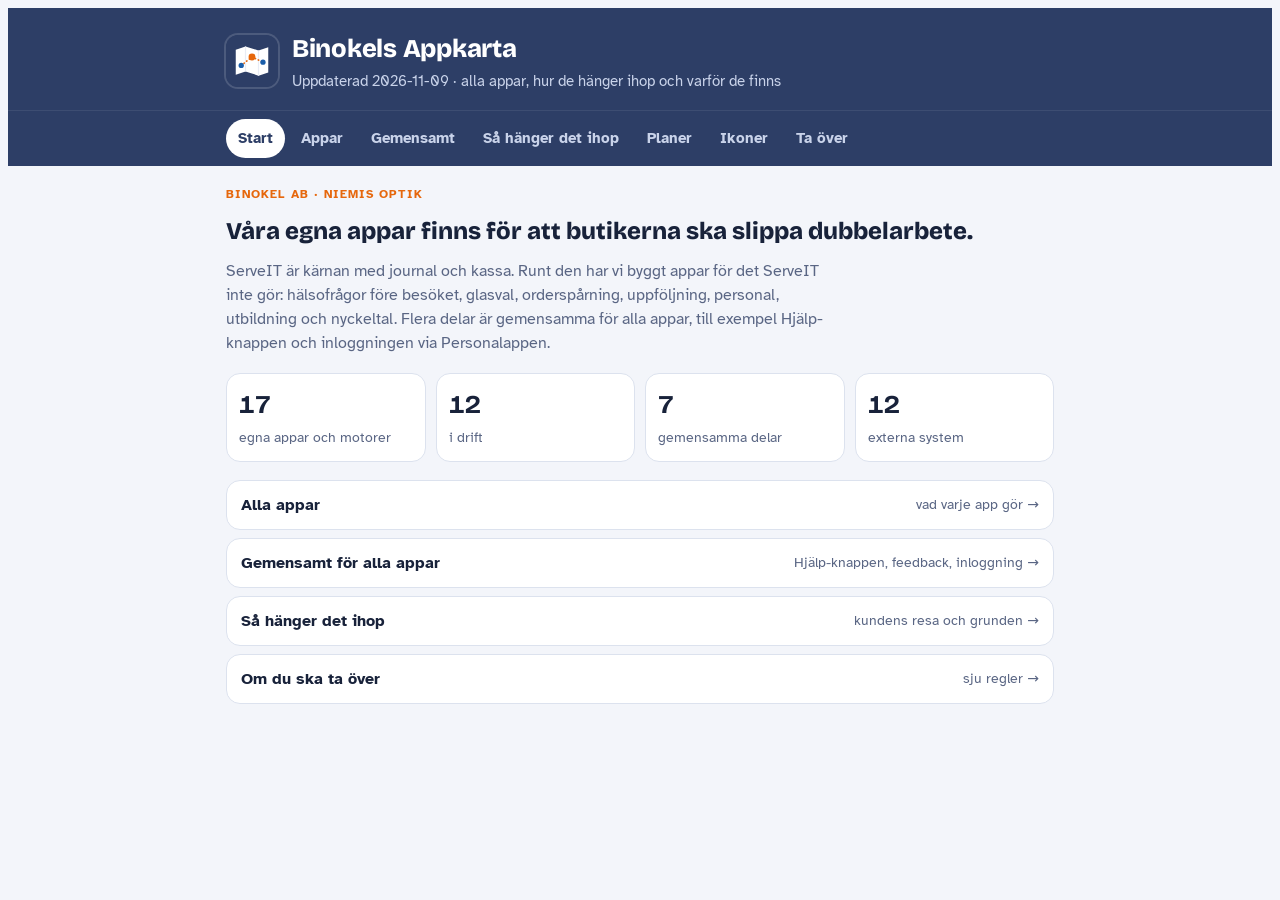
==== index.html @ e0b30f42 "Binokels Appkarta: statisk sida för GitHub Pages Alla appar, gemensamma delar (Hjälp-knappen, feedba" ====
<!doctype html>
<html lang="sv">
<head>
<meta charset="utf-8">
<meta name="viewport" content="width=device-width,initial-scale=1,viewport-fit=cover">
<meta name="robots" content="noindex,nofollow">
<title>Binokels Appkarta</title>
<meta name="description" content="Alla Binokels och Niemis Optiks appar: vad de gör, hur de hänger ihop och vad som pågår.">
<meta name="theme-color" content="#2D3E66">
<link rel="icon" href="icons/appkartan.svg" type="image/svg+xml">
<link rel="apple-touch-icon" href="icons/appkartan.svg">
<link rel="preconnect" href="https://fonts.googleapis.com">
<link rel="stylesheet" href="https://fonts.googleapis.com/css2?family=Bricolage+Grotesque:opsz,wght@12..96,600;12..96,800&family=Atkinson+Hyperlegible:wght@400;700&display=swap">
<link rel="stylesheet" href="style.css">
</head>
<body>
<header class="top"><div class="wrap">
  <img src="icons/appkartan.svg" alt="">
  <div><h1>Binokels Appkarta</h1><p id="updated">Alla appar, hur de hänger ihop och varför de finns</p></div>
</div></header>
<nav class="tabs" aria-label="Avsnitt"><div class="wrap">
  <a href="#start">Start</a><a href="#appar">Appar</a><a href="#gemensamt">Gemensamt</a><a href="#flodet">Så hänger det ihop</a><a href="#planer">Planer</a><a href="#ikoner">Ikoner</a><a href="#ta-over">Ta över</a>
</div></nav>

<main><div class="wrap">

<section data-view="start">
  <div class="hero">
    <div class="eyebrow">Binokel AB · Niemis Optik</div>
    <h2>Våra egna appar finns för att butikerna ska slippa dubbelarbete.</h2>
    <p class="lead">ServeIT är kärnan med journal och kassa. Runt den har vi byggt appar för det ServeIT inte gör: hälsofrågor före besöket, glasval, orderspårning, uppföljning, personal, utbildning och nyckeltal. Flera delar är gemensamma för alla appar, till exempel Hjälp-knappen och inloggningen via Personalappen.</p>
  </div>
  <div class="facts4" id="facts"></div>
  <div class="go">
    <a href="#appar">Alla appar <span>vad varje app gör →</span></a>
    <a href="#gemensamt">Gemensamt för alla appar <span>Hjälp-knappen, feedback, inloggning →</span></a>
    <a href="#flodet">Så hänger det ihop <span>kundens resa och grunden →</span></a>
    <a href="#ta-over">Om du ska ta över <span>sju regler →</span></a>
  </div>
</section>

<section data-view="appar" hidden>
  <div><h2 class="sec">Alla appar</h2><p class="lead">Tryck på en app för att se vad den gör, varför den finns, var koden ligger och vad som pågår.</p></div>
  <div class="filters" role="group" aria-label="Filtrera">
    <button type="button" data-f="alla" aria-pressed="true">Alla</button>
    <button type="button" data-f="kundresan" aria-pressed="false">Kundresan</button>
    <button type="button" data-f="personal" aria-pressed="false">Personal och ledning</button>
    <button type="button" data-f="bakom" aria-pressed="false">Bakom kulisserna</button>
    <button type="button" data-f="ext" aria-pressed="false">Externa system</button>
  </div>
  <div class="grid" id="grid"></div>
</section>

<section data-view="gemensamt" hidden>
  <div><h2 class="sec">Gemensamt för alla appar</h2><p class="lead">Det här byggs en gång och används i många appar. Rätta det på ett ställe, så blir det rätt överallt.</p></div>
  <div class="key"><span><i></i>finns i appen</span><span><i class="vag"></i>på väg</span></div>
  <div class="shared" id="shared"></div>
  <h2 class="sec">Allt på en gång</h2>
  <div class="matrix-wrap"><table class="matrix" id="matrix"></table></div>
</section>

<section data-view="flodet" hidden>
  <div><h2 class="sec">Kundens resa genom apparna</h2><p class="lead">Från att kunden bokar till att glasögonen är levererade och följs upp. Journal och kassa ligger alltid i ServeIT, aldrig i våra appar.</p></div>
  <div class="legend"><span><i></i>automatisk överföring</span><span><i class="man"></i>manuell (kopiera eller foto)</span></div>
  <div class="card journey" id="journey"></div>
  <div class="card layers">
    <h2 class="sec">Grunden som allt står på</h2>
    <div class="layer"><h3>GitHub – koden</h3><p>Organisationen Binokel-AB. Allt byggs här först. Repon under Binokel/ är gamla kopior.</p></div>
    <div class="layer"><h3>Lovable – förhandsvisning och publicering</h3><p>Synkar med GitHub åt båda håll. Används sist, i första hand för att publicera. Bara gratis dagliga krediter.</p></div>
    <div class="layer"><h3>Databaser</h3><p>GlasFlow, Kunduppföljning, Anamnesportalen, Synpunkten och agenternas samordning har databaser i vårt eget Supabase-konto. Övriga appar har sin databas i Lovable Cloud. Tekniska id:n finns i Blueprint.</p></div>
    <div class="layer"><h3>Inloggning</h3><p>Personalappen talar om vem du är och vilka butiker du har. Academy, Insikt, Beställning och Förmätningsappen frågar den. Övriga loggar in med Google Workspace eller e-post. Anamnesportalen använder Clerk.</p></div>
    <div class="layer"><h3>Agenterna</h3><p>Claude når apparna via egna kopplingar. Nattmotorn, Kunskapsmotorn och Timagenten kör schemalagt. Agent Core hindrar att två agenter tar samma ärende.</p></div>
  </div>
  <div class="card"><h2 class="sec">Externa system vi är beroende av</h2><div class="chips" id="ext" style="margin-top:10px"></div></div>
</section>

<section data-view="planer" hidden>
  <div><h2 class="sec">Det som pågår nu</h2><p class="lead">De större planerna. Varje apps egna punkter finns under Appar.</p></div>
  <div class="card" id="plans"></div>
</section>

<section data-view="ikoner" hidden>
  <div><h2 class="sec">En gemensam ikonfamilj</h2><p class="lead">Mörkblå ruta, Niemis-ögat i blått och en orange detalj. Appar som hade Lovables standardhjärta får egna ikoner, och GlasFlow får en ny bild.</p></div>
  <div class="card"><h2 class="sec">Ny ikon till GlasFlow</h2><p class="lead" style="margin:4px 0 12px">Förslag. Daniel väljer.</p><div class="gf" id="gf"></div></div>
  <div class="card"><h2 class="sec">Före och efter</h2><p class="lead" style="margin:4px 0 12px">Vänster är dagens ikon, höger är den nya.</p><div class="cmp" id="cmp"></div></div>
  <div><h2 class="sec" style="margin-bottom:10px">Så ser det ut på en hemskärm</h2><div class="home" id="home"></div></div>
</section>

<section data-view="ta-over" hidden>
  <div><h2 class="sec">Om du ska ta över</h2><p class="lead">Det viktigaste att veta innan du ändrar något.</p></div>
  <div class="card rules">
    <div><b class="n">1</b><span><b>Daniel beslutar.</b> Christian (COO) har full admin och får rätta buggar direkt. Hugo sköter IT och dataskydd på deltid.</span></div>
    <div><b class="n">2</b><span><b>GitHub först, Lovable sist.</b> Ändra koden i Binokel-AB på en egen gren, låt Lovable synka och publicera där. Använd bara gratis dagliga krediter.</span></div>
    <div><b class="n">3</b><span><b>ServeIT är journalen.</b> Bygg aldrig en egen journal. Våra appar kopierar till och från ServeIT.</span></div>
    <div><b class="n">4</b><span><b>Rör inte CRM-nattmotorn.</b> De här delarna i Kunduppföljning är frysta: sync-legacy, process-jobs, enqueue-daily-jobs, expire-dormant, activate-due-rechecks, cron, insikt_kund_aggregat, create_store_snapshot och feedback_status_guard.</span></div>
    <div><b class="n">5</b><span><b>Gjort är inte publicerat.</b> Säg "provat i appen" först när du sett ändringen i den publicerade appen.</span></div>
    <div><b class="n">6</b><span><b>Lösenord finns i Nyckelvalvet.</b> Aldrig i Drive, mejl eller den här sidan.</span></div>
    <div><b class="n">7</b><span><b>Kund- och patientdata stannar i sin app.</b> Insikt och den här sidan visar aldrig personuppgifter.</span></div>
  </div>
  <div class="card"><h2 class="sec">Så uppdaterar du den här sidan</h2><p class="lead" style="margin-top:6px">All text står i filen data/appar.json i repot Binokel-AB/appkartan. Ändra där, så publiceras sidan om automatiskt. Ingen Lovable behövs.</p></div>
  <footer id="sources"></footer>
</section>

</div></main>

<div class="sheet" id="sheet" hidden><div class="panel" role="dialog" aria-modal="true" aria-labelledby="dTitle" id="panel"></div></div>
<script src="app.js" defer></script>
</body>
</html>
---- style.css ----
/* Layout: mobil först – en kolumn med flikar överst; appar som hemskärmsrutnät, detaljer i ett blad som glider upp */
:root{
  --navy:#2D3E66; --blue:#1B5EAA; --orange:#E6670C;
  --bg:#F3F5FA; --surface:#FFFFFF; --fg:#18223A; --muted:#5A6684; --line:#DCE2EE; --soft:#E8ECF5;
  --ok:#1F8A5B; --warn:#B7791F; --bad:#C2413A; --old:#7A8399;
  --display:"Bricolage Grotesque",ui-rounded,"Segoe UI",system-ui,sans-serif;
  --body:"Atkinson Hyperlegible",system-ui,-apple-system,"Segoe UI",sans-serif;
}
@media (prefers-color-scheme:dark){:root:not([data-theme="light"]){
  --bg:#0F1524; --surface:#18213A; --fg:#E9EDF7; --muted:#A3AECB; --line:#2A3555; --soft:#212C4A;
  --ok:#4CC38A; --warn:#E3B04B; --bad:#F07A72; --old:#8E97AD; --blue:#5C9BE8; color-scheme:dark}}
:root[data-theme="dark"]{
  --bg:#0F1524; --surface:#18213A; --fg:#E9EDF7; --muted:#A3AECB; --line:#2A3555; --soft:#212C4A;
  --ok:#4CC38A; --warn:#E3B04B; --bad:#F07A72; --old:#8E97AD; --blue:#5C9BE8; color-scheme:dark}
*{box-sizing:border-box}
[hidden]{display:none!important}
body{background:var(--bg);color:var(--fg);font-family:var(--body);font-size:16px;line-height:1.5}
body::before{content:"";position:fixed;inset:0 0 auto;height:env(safe-area-inset-top,0px);z-index:10;background:var(--navy)}
.wrap{max-width:860px;margin:0 auto;padding-left:max(16px,env(safe-area-inset-left,0px));padding-right:max(16px,env(safe-area-inset-right,0px))}
header.top{background:var(--navy);color:#fff}
header.top .wrap{padding-block:22px 18px;display:flex;gap:14px;align-items:center}
header.top img{width:52px;height:52px;border-radius:12px;flex:none;box-shadow:0 0 0 2px rgba(255,255,255,.15)}
h1,h2,h3{font-family:var(--display);text-wrap:balance;margin:0}
h1{font-size:1.6rem;font-weight:800;letter-spacing:-.01em}
header.top p{margin:2px 0 0;color:#C9D3EA;font-size:.92rem}
nav.tabs{position:sticky;top:env(safe-area-inset-top,0px);z-index:5;background:var(--navy);border-top:1px solid rgba(255,255,255,.08)}
nav.tabs .wrap{display:flex;gap:4px;overflow-x:auto;padding-block:8px;scrollbar-width:none}
nav.tabs a{color:#C9D3EA;text-decoration:none;font-weight:700;font-size:.92rem;padding:8px 12px;border-radius:999px;white-space:nowrap}
nav.tabs a[aria-current="page"]{background:#fff;color:var(--navy)}
nav.tabs a:focus-visible,button:focus-visible,.tile:focus-visible{outline:3px solid var(--orange);outline-offset:2px}
main .wrap{padding-block:20px 48px;display:grid;gap:22px}
section[data-view]{display:grid;gap:18px}
.lead{color:var(--muted);margin:0;max-width:62ch}
.eyebrow{font-size:.74rem;letter-spacing:.09em;text-transform:uppercase;color:var(--orange);font-weight:700}
.card{background:var(--surface);border:1px solid var(--line);border-radius:18px;padding:18px}
.proposal{border:2px solid var(--orange)}
.proposal h2{font-size:1.3rem;margin-top:4px}
.proposal ol{margin:10px 0 0;padding-left:1.2em;display:grid;gap:6px}
.why{display:grid;gap:10px;margin-top:12px}
.why div{display:flex;gap:10px;align-items:flex-start}
.why b{flex:none;width:26px;height:26px;border-radius:50%;background:var(--soft);color:var(--blue);display:grid;place-items:center;font-size:.85rem}
.qs{display:grid;gap:10px}
.q{display:flex;gap:12px;align-items:flex-start;padding:12px 0;border-top:1px solid var(--line)}
.q:first-child{border-top:0}
.q .rec{flex:none;font-size:.78rem;font-weight:700;padding:3px 9px;border-radius:999px;background:var(--soft);color:var(--blue)}
h2.sec{font-size:1.25rem}
.filters{display:flex;gap:6px;flex-wrap:wrap}
.filters button{font:inherit;font-size:.88rem;font-weight:700;border:1px solid var(--line);background:var(--surface);color:var(--fg);border-radius:999px;padding:6px 12px;cursor:pointer}
.filters button[aria-pressed="true"]{background:var(--fg);color:var(--bg);border-color:var(--fg)}
.grid{display:grid;grid-template-columns:repeat(auto-fill,minmax(150px,1fr));gap:12px}
.tile{all:unset;cursor:pointer;background:var(--surface);border:1px solid var(--line);border-radius:18px;padding:14px;display:grid;gap:8px;align-content:start}
.tile:hover{border-color:var(--blue)}
.tile img{width:56px;height:56px;border-radius:13px}
.tile h3{font-size:1rem;line-height:1.2}
.tile p{margin:0;color:var(--muted);font-size:.86rem;line-height:1.35}
.pill{justify-self:start;font-size:.72rem;font-weight:700;padding:2px 8px;border-radius:999px;border:1px solid currentColor}
.s-drift{color:var(--ok)}.s-pilot{color:var(--warn)}.s-bygg{color:var(--blue)}.s-avveckl{color:var(--old)}.s-ext{color:var(--muted)}
/* Detaljbladet */
.sheet{position:fixed;inset:0;z-index:20;display:grid;align-items:end;background:rgba(10,16,32,.5)}
.sheet .panel{background:var(--surface);color:var(--fg);border-radius:22px 22px 0 0;max-height:88%;overflow:auto;padding:20px max(18px,env(safe-area-inset-right,0px)) calc(24px + env(safe-area-inset-bottom,0px)) max(18px,env(safe-area-inset-left,0px));width:100%;max-width:760px;margin:0 auto}
@media (min-width:760px){.sheet{align-items:center}.sheet .panel{border-radius:22px;max-height:84vh}}
.panel .head{display:flex;gap:14px;align-items:center}
.panel .head img{width:68px;height:68px;border-radius:16px}
.panel h2{font-size:1.45rem}
.close{margin-left:auto;align-self:flex-start;font:inherit;font-weight:700;border:1px solid var(--line);background:var(--bg);color:var(--fg);border-radius:999px;padding:6px 14px;cursor:pointer}
dl.facts{display:grid;gap:12px;margin:18px 0 0}
dl.facts div{display:grid;gap:2px}
dt{font-size:.74rem;letter-spacing:.08em;text-transform:uppercase;color:var(--muted);font-weight:700}
dd{margin:0}
.chips{display:flex;flex-wrap:wrap;gap:6px}
.chip{font-size:.84rem;padding:3px 10px;border-radius:999px;background:var(--soft);color:var(--fg)}
.chip.m{background:transparent;border:1px dashed var(--muted)}
code{font-size:.84em;background:var(--soft);padding:1px 6px;border-radius:6px;word-break:break-all}
ul.plain{margin:0;padding-left:1.1em;display:grid;gap:4px}
.frozen{border-left:4px solid var(--bad);padding:10px 12px;background:var(--soft);border-radius:0 10px 10px 0;font-size:.92rem}
/* Flödet */
.journey{display:grid;gap:0}
.step{display:grid;grid-template-columns:56px 1fr;gap:12px;align-items:start}
.step img{width:52px;height:52px;border-radius:12px}
.step .body{padding-bottom:14px}
.step h3{font-size:1.02rem}
.step p{margin:2px 0 0;color:var(--muted);font-size:.9rem}
.link{grid-column:1/-1;display:grid;grid-template-columns:56px 1fr;gap:12px;margin:-4px 0 6px}
.link span:first-child{justify-self:center;width:4px;border-radius:2px;background:var(--orange);min-height:30px}
.link span:first-child.man{background:repeating-linear-gradient(var(--orange) 0 6px,transparent 6px 11px)}
.link small{color:var(--muted);align-self:center;font-size:.84rem}
.legend{display:flex;gap:16px;flex-wrap:wrap;font-size:.84rem;color:var(--muted)}
.legend i{display:inline-block;width:22px;height:4px;border-radius:2px;background:var(--orange);vertical-align:middle;margin-right:6px}
.legend i.man{background:repeating-linear-gradient(90deg,var(--orange) 0 6px,transparent 6px 11px)}
.layers{display:grid;gap:10px}
.layer{display:grid;gap:6px}
.layer h3{font-size:1rem}
.layer p{margin:0;color:var(--muted);font-size:.9rem}
.plan{display:grid;gap:4px;padding:12px 0;border-top:1px solid var(--line)}
.plan:first-of-type{border-top:0}
.plan .t{font-weight:700}
.plan .m{color:var(--muted);font-size:.88rem}
/* Ikoner */
.cmp{display:grid;grid-template-columns:repeat(auto-fill,minmax(132px,1fr));gap:12px}
.pair{display:grid;gap:6px;justify-items:center;text-align:center;font-size:.86rem}
.pair .imgs{display:flex;gap:8px;align-items:center}
.pair img{width:52px;height:52px;border-radius:12px}
.pair .imgs img:first-child{opacity:.75;width:40px;height:40px}
.pair .arrow{color:var(--muted)}
.gf{display:grid;grid-template-columns:repeat(auto-fit,minmax(150px,1fr));gap:12px}
.gf figure{margin:0;background:var(--surface);border:1px solid var(--line);border-radius:18px;padding:14px;display:grid;gap:8px;justify-items:center;text-align:center}
.gf figure.rec{border:2px solid var(--orange)}
.gf img{width:104px;height:104px;border-radius:24px}
.gf figcaption{font-size:.88rem;color:var(--muted)}
.gf figcaption b{color:var(--fg);display:block}
.home{background:linear-gradient(160deg,var(--navy),#1B2A4E);border-radius:22px;padding:18px;display:grid;grid-template-columns:repeat(4,1fr);gap:14px 8px}
.home div{display:grid;justify-items:center;gap:4px;color:#fff;font-size:.7rem;text-align:center;line-height:1.15}
.home img{width:100%;max-width:58px;border-radius:13px;box-shadow:0 2px 6px rgba(0,0,0,.3)}
.rules{display:grid;gap:10px}
.rules div{display:grid;grid-template-columns:28px 1fr;gap:10px}
.rules b.n{width:28px;height:28px;border-radius:8px;background:var(--navy);color:#fff;display:grid;place-items:center;font-size:.85rem}
footer{color:var(--muted);font-size:.82rem}
@media (prefers-reduced-motion:no-preference){.sheet .panel{animation:up .22s ease-out}@keyframes up{from{transform:translateY(24px);opacity:.6}}}
/* Gemensamt för alla appar */
.shared{display:grid;gap:12px}
.part{display:grid;gap:10px}
.part-head{display:flex;gap:10px;align-items:flex-start;justify-content:space-between;flex-wrap:wrap}
.part h3{font-size:1.08rem;min-width:0}
.part p{margin:0;color:var(--muted);font-size:.93rem}
.part .owner{font-size:.84rem;color:var(--muted)}
.part .owner b{color:var(--fg)}
.users{display:flex;flex-wrap:wrap;gap:8px}
.u{display:grid;justify-items:center;gap:3px;width:58px;font-size:.68rem;line-height:1.15;text-align:center;color:var(--muted)}
.u img{width:40px;height:40px;border-radius:10px}
.u span{max-width:100%;overflow:hidden;text-overflow:ellipsis;white-space:nowrap}
.u.vag img{opacity:.38;outline:2px dashed var(--orange);outline-offset:2px}
.u.vag span{color:var(--orange);font-weight:700}
.part .note{font-size:.86rem;background:var(--soft);border-radius:10px;padding:8px 10px;color:var(--fg)}
.key{display:flex;gap:16px;flex-wrap:wrap;font-size:.84rem;color:var(--muted)}
.key span{display:flex;align-items:center;gap:6px}
.key i{width:16px;height:16px;border-radius:5px;background:var(--navy);display:inline-block}
.key i.vag{background:transparent;outline:2px dashed var(--orange)}
.matrix-wrap{overflow-x:auto;border:1px solid var(--line);border-radius:14px;background:var(--surface)}
table.matrix{border-collapse:collapse;font-size:.82rem;min-width:620px;width:100%}
.matrix th,.matrix td{padding:7px 8px;border-bottom:1px solid var(--line);text-align:center}
.matrix th:first-child,.matrix td:first-child{text-align:left;position:sticky;left:0;background:var(--surface);font-weight:700;white-space:nowrap}
.matrix thead th{font-size:.72rem;color:var(--muted);font-weight:700;vertical-align:bottom}
.matrix td.y{color:var(--ok);font-weight:700}
.matrix td.v{color:var(--orange);font-weight:700}
.matrix td.n{color:var(--line)}
/* Start */
.hero{display:grid;gap:10px}
.hero h2{font-size:1.5rem;font-weight:800}
.facts4{display:grid;grid-template-columns:repeat(auto-fit,minmax(130px,1fr));gap:10px}
.fact{background:var(--surface);border:1px solid var(--line);border-radius:14px;padding:12px}
.fact b{display:block;font-family:var(--display);font-size:1.6rem;font-variant-numeric:tabular-nums}
.fact span{color:var(--muted);font-size:.86rem}
.go{display:grid;gap:8px}
.go a{display:flex;justify-content:space-between;align-items:center;gap:10px;text-decoration:none;color:var(--fg);background:var(--surface);border:1px solid var(--line);border-radius:14px;padding:12px 14px;font-weight:700}
.go a span{color:var(--muted);font-weight:400;font-size:.88rem}
.go a:hover{border-color:var(--blue)}
.err{border:2px solid var(--bad)}
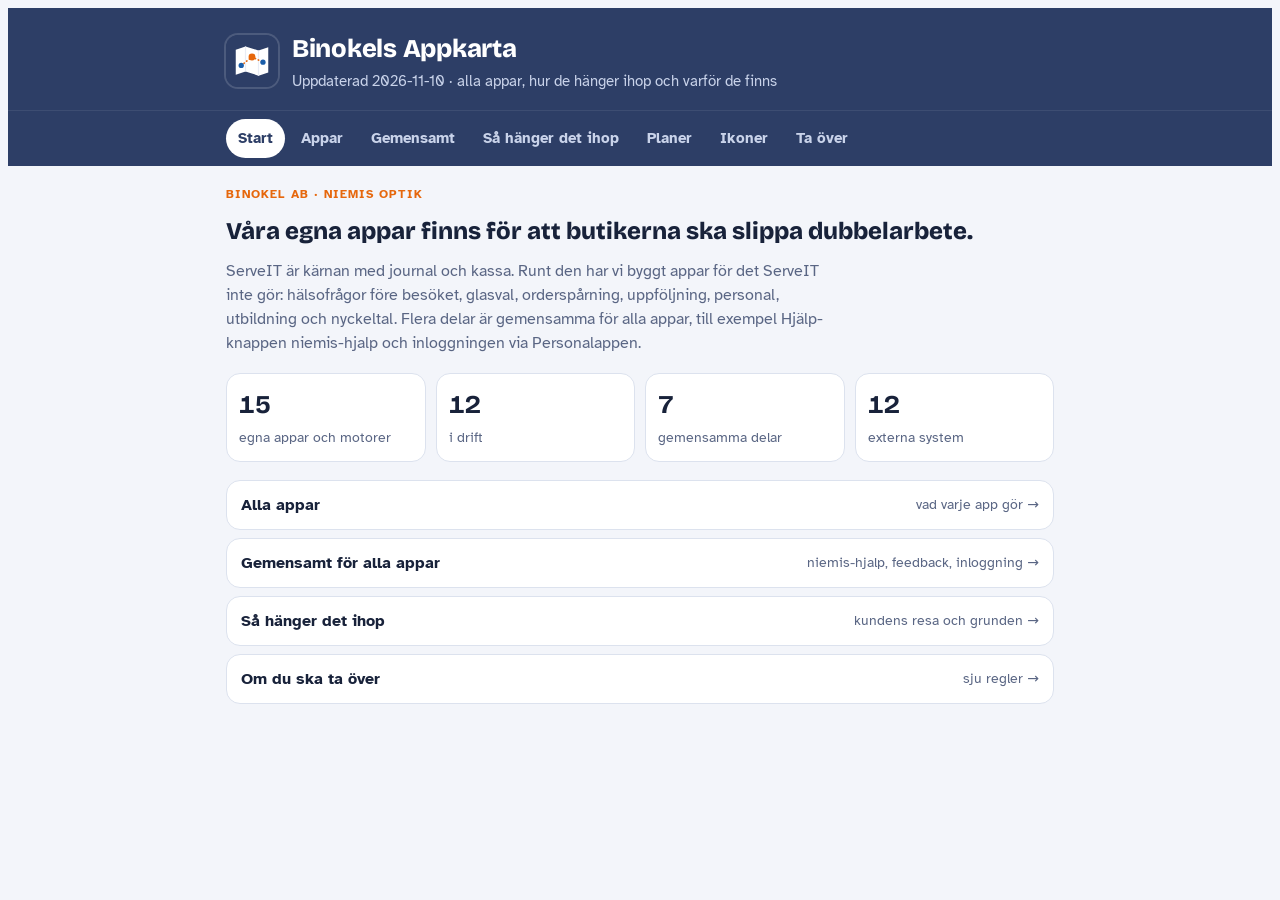
==== commit fe157ef1: "Bara appar som används, niemis-hjalp som namn på Hjälp-delen Tar bort Bågar till ServeIT (testapp) o" ====
--- a/index.html
+++ b/index.html
@@ -28,12 +28,12 @@
   <div class="hero">
     <div class="eyebrow">Binokel AB · Niemis Optik</div>
     <h2>Våra egna appar finns för att butikerna ska slippa dubbelarbete.</h2>
-    <p class="lead">ServeIT är kärnan med journal och kassa. Runt den har vi byggt appar för det ServeIT inte gör: hälsofrågor före besöket, glasval, orderspårning, uppföljning, personal, utbildning och nyckeltal. Flera delar är gemensamma för alla appar, till exempel Hjälp-knappen och inloggningen via Personalappen.</p>
+    <p class="lead">ServeIT är kärnan med journal och kassa. Runt den har vi byggt appar för det ServeIT inte gör: hälsofrågor före besöket, glasval, orderspårning, uppföljning, personal, utbildning och nyckeltal. Flera delar är gemensamma för alla appar, till exempel Hjälp-knappen niemis-hjalp och inloggningen via Personalappen.</p>
   </div>
   <div class="facts4" id="facts"></div>
   <div class="go">
     <a href="#appar">Alla appar <span>vad varje app gör →</span></a>
-    <a href="#gemensamt">Gemensamt för alla appar <span>Hjälp-knappen, feedback, inloggning →</span></a>
+    <a href="#gemensamt">Gemensamt för alla appar <span>niemis-hjalp, feedback, inloggning →</span></a>
     <a href="#flodet">Så hänger det ihop <span>kundens resa och grunden →</span></a>
     <a href="#ta-over">Om du ska ta över <span>sju regler →</span></a>
   </div>
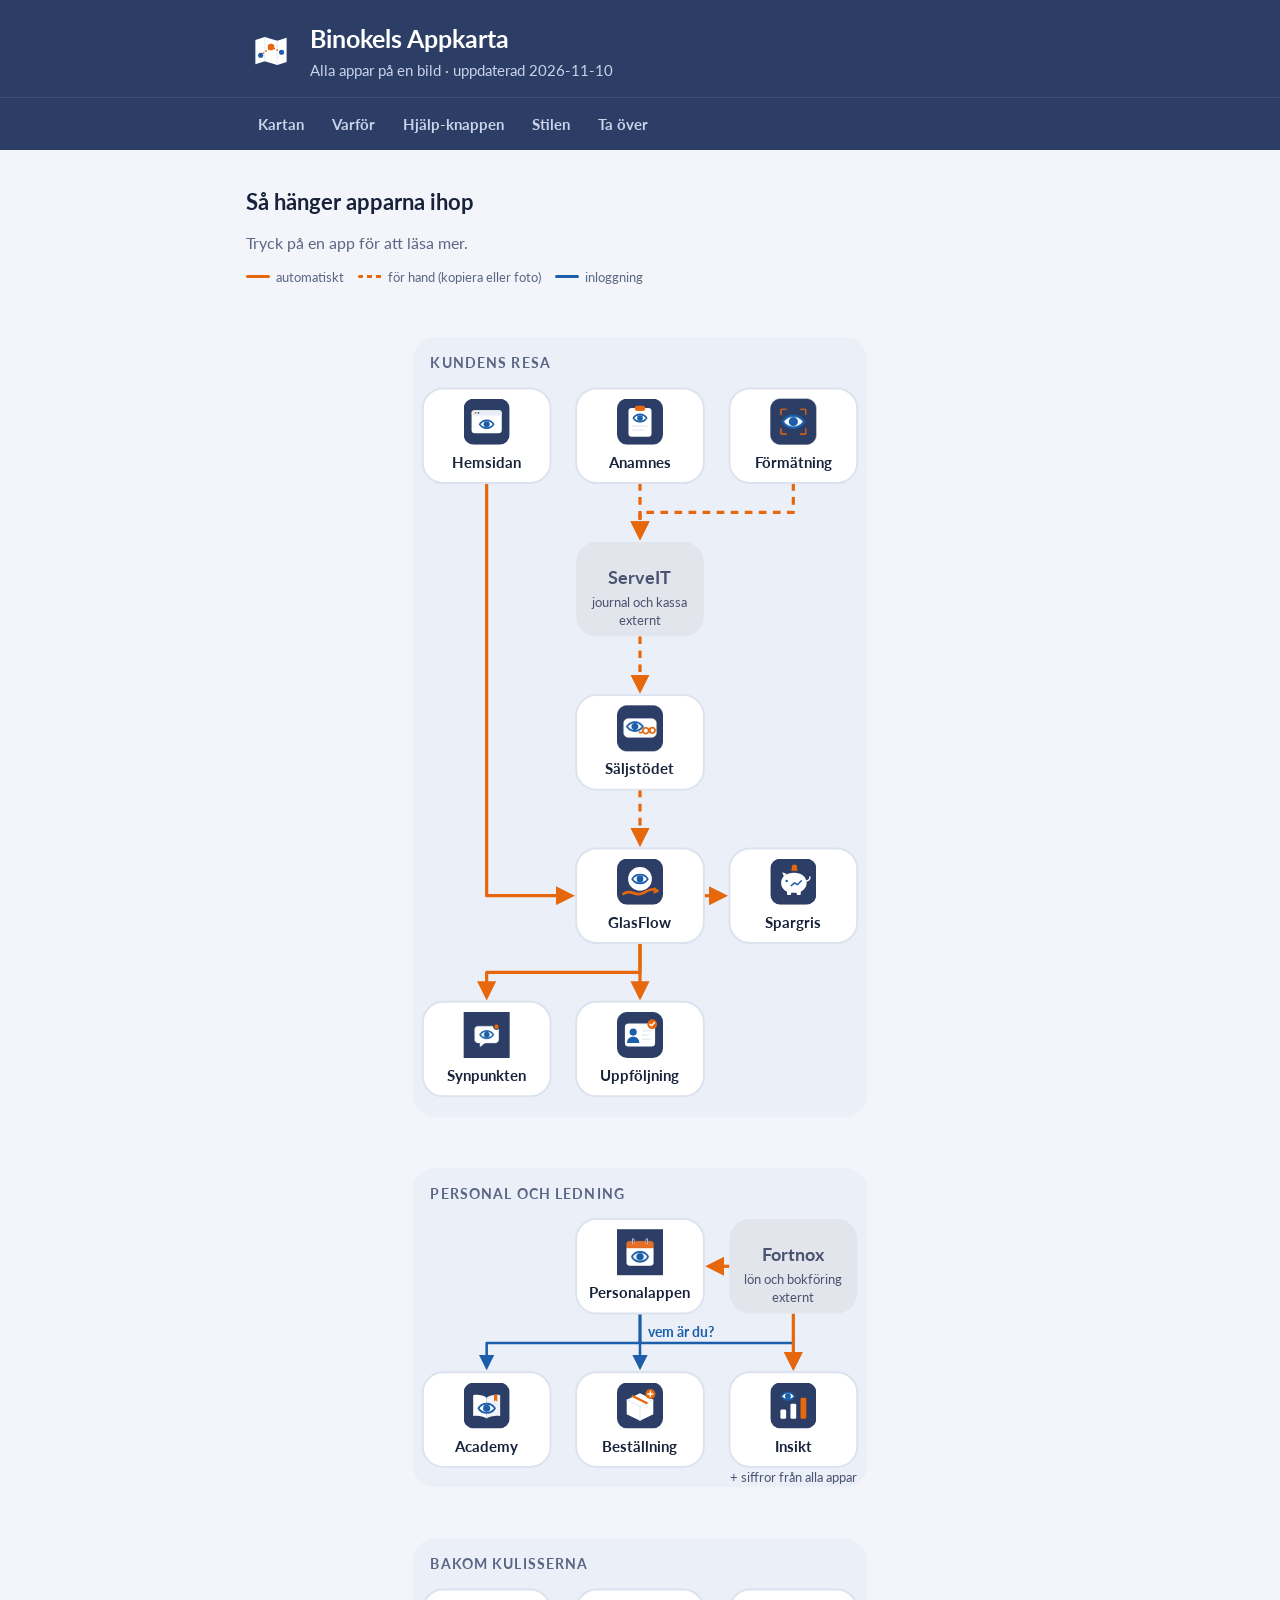
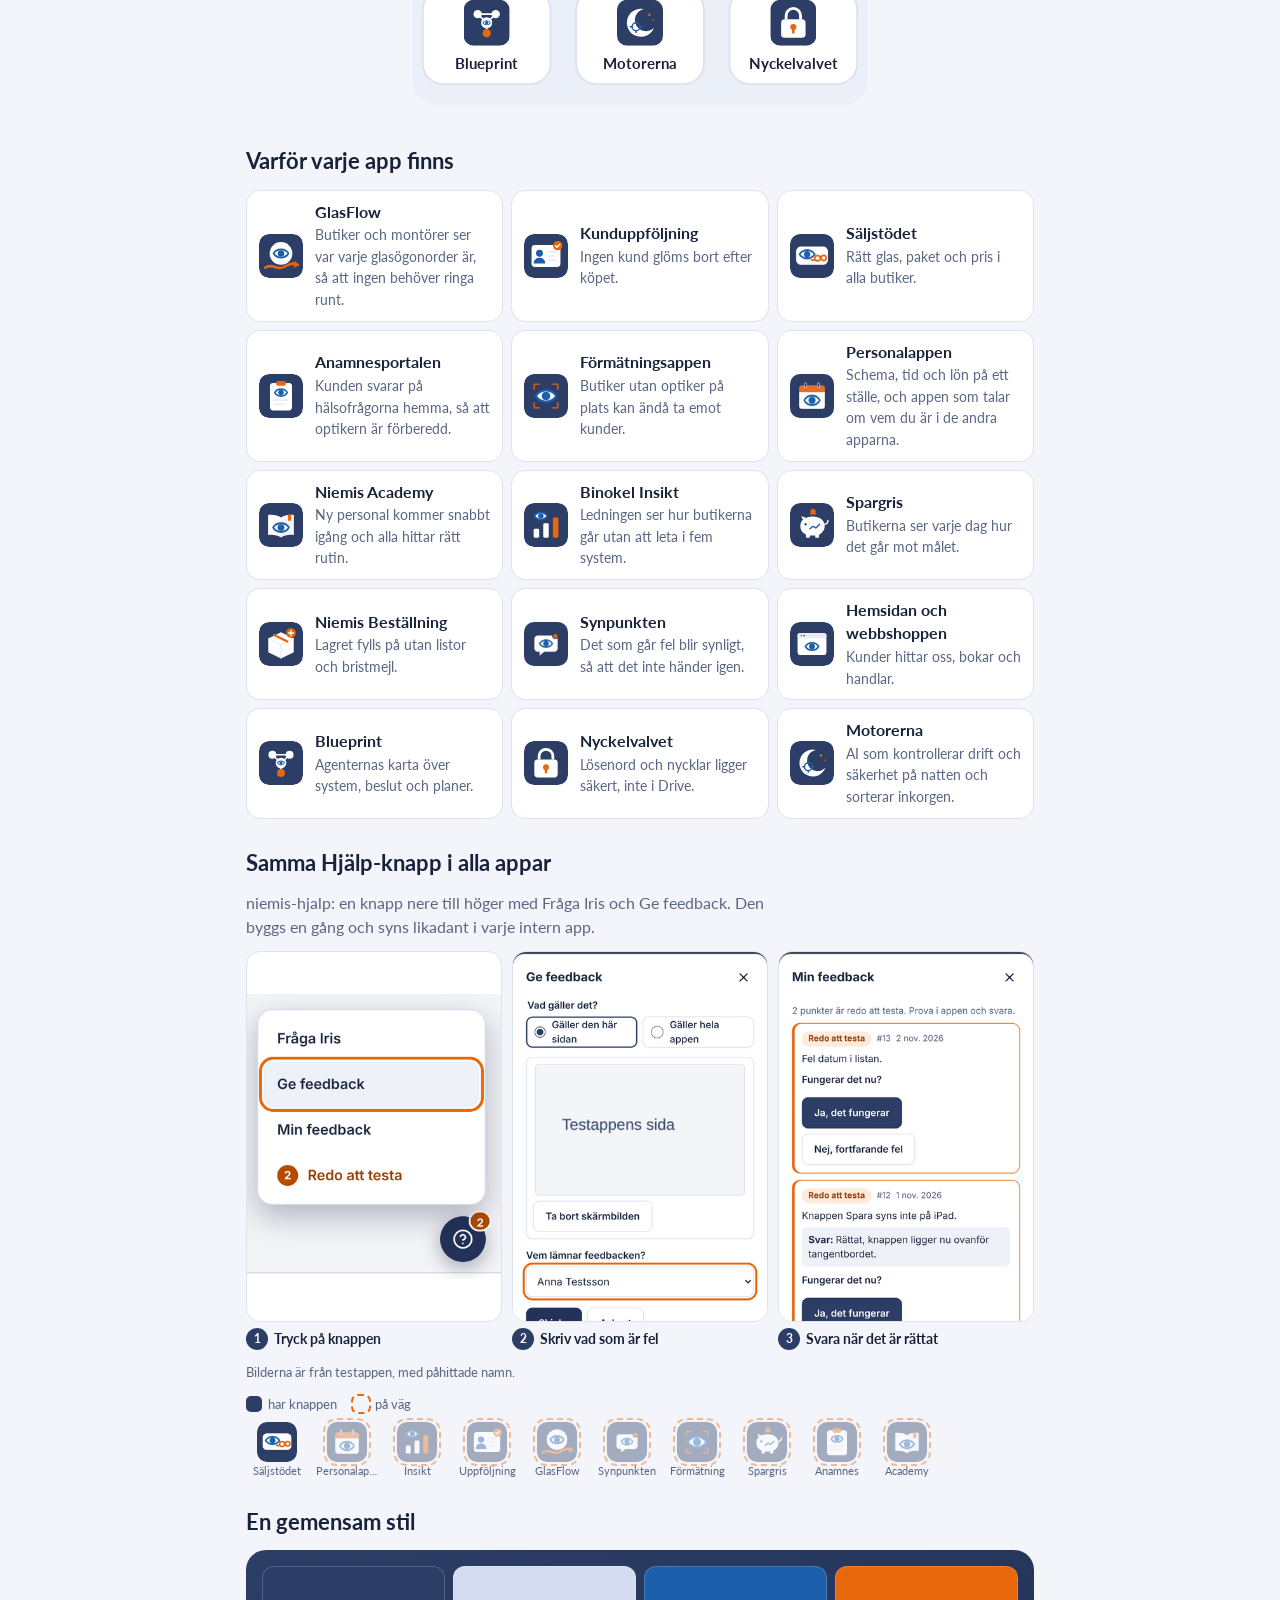
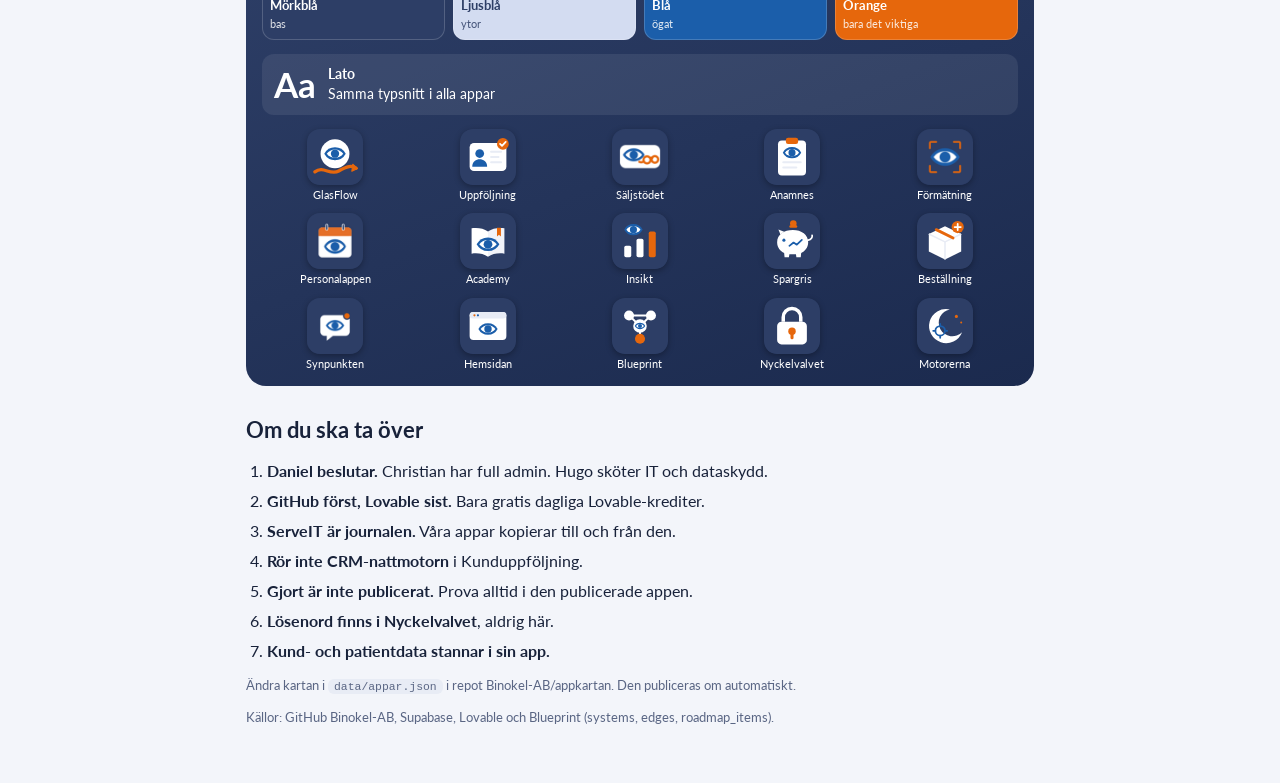
==== commit 75717f46: "Mer bild än text: karta med pilar, en mening per app, Hjälp-knappen och stilen Daniel 2026-11-10: ka" ====
--- a/index.html
+++ b/index.html
@@ -5,100 +5,76 @@
 <meta name="viewport" content="width=device-width,initial-scale=1,viewport-fit=cover">
 <meta name="robots" content="noindex,nofollow">
 <title>Binokels Appkarta</title>
-<meta name="description" content="Alla Binokels och Niemis Optiks appar: vad de gör, hur de hänger ihop och vad som pågår.">
+<meta name="description" content="Alla Binokels och Niemis Optiks appar på en bild: hur de hänger ihop och varför de finns.">
 <meta name="theme-color" content="#2D3E66">
 <link rel="icon" href="icons/appkartan.svg" type="image/svg+xml">
 <link rel="apple-touch-icon" href="icons/appkartan.svg">
 <link rel="preconnect" href="https://fonts.googleapis.com">
-<link rel="stylesheet" href="https://fonts.googleapis.com/css2?family=Bricolage+Grotesque:opsz,wght@12..96,600;12..96,800&family=Atkinson+Hyperlegible:wght@400;700&display=swap">
+<link rel="stylesheet" href="https://fonts.googleapis.com/css2?family=Bricolage+Grotesque:opsz,wght@12..96,600;12..96,800&family=Lato:wght@400;700&display=swap">
 <link rel="stylesheet" href="style.css">
 </head>
 <body>
 <header class="top"><div class="wrap">
   <img src="icons/appkartan.svg" alt="">
-  <div><h1>Binokels Appkarta</h1><p id="updated">Alla appar, hur de hänger ihop och varför de finns</p></div>
+  <div><h1>Binokels Appkarta</h1><p id="updated">Alla appar på en bild</p></div>
 </div></header>
 <nav class="tabs" aria-label="Avsnitt"><div class="wrap">
-  <a href="#start">Start</a><a href="#appar">Appar</a><a href="#gemensamt">Gemensamt</a><a href="#flodet">Så hänger det ihop</a><a href="#planer">Planer</a><a href="#ikoner">Ikoner</a><a href="#ta-over">Ta över</a>
+  <a href="#kartan">Kartan</a><a href="#varfor">Varför</a><a href="#hjalp">Hjälp-knappen</a><a href="#stilen">Stilen</a><a href="#ta-over">Ta över</a>
 </div></nav>
 
 <main><div class="wrap">
 
-<section data-view="start">
-  <div class="hero">
-    <div class="eyebrow">Binokel AB · Niemis Optik</div>
-    <h2>Våra egna appar finns för att butikerna ska slippa dubbelarbete.</h2>
-    <p class="lead">ServeIT är kärnan med journal och kassa. Runt den har vi byggt appar för det ServeIT inte gör: hälsofrågor före besöket, glasval, orderspårning, uppföljning, personal, utbildning och nyckeltal. Flera delar är gemensamma för alla appar, till exempel Hjälp-knappen niemis-hjalp och inloggningen via Personalappen.</p>
+<section id="kartan" class="sec">
+  <h2>Så hänger apparna ihop</h2>
+  <p class="lead">Tryck på en app för att läsa mer.</p>
+  <div class="legend"><span><i></i>automatiskt</span><span><i class="man"></i>för hand (kopiera eller foto)</span><span><i class="who"></i>inloggning</span></div>
+  <div class="map-wrap"><svg id="map" role="img" aria-label="Karta över hur apparna hänger ihop"></svg></div>
+</section>
+
+<section id="varfor" class="sec">
+  <h2>Varför varje app finns</h2>
+  <div class="why-grid" id="why"></div>
+</section>
+
+<section id="hjalp" class="sec">
+  <h2>Samma Hjälp-knapp i alla appar</h2>
+  <p class="lead">niemis-hjalp: en knapp nere till höger med Fråga Iris och Ge feedback. Den byggs en gång och syns likadant i varje intern app.</p>
+  <div class="shots">
+    <figure><img src="img/hjalp-meny.png" alt="Hjälp-knappen med menyn Fråga Iris, Ge feedback, Min feedback och Redo att testa" loading="lazy"><figcaption><b>1</b> Tryck på knappen</figcaption></figure>
+    <figure><img src="img/hjalp-ge-feedback.png" alt="Rutan Ge feedback med skärmbild och val av person" loading="lazy"><figcaption><b>2</b> Skriv vad som är fel</figcaption></figure>
+    <figure><img src="img/hjalp-min-feedback.png" alt="Min feedback med knapparna Ja, det fungerar och Nej, fortfarande fel" loading="lazy"><figcaption><b>3</b> Svara när det är rättat</figcaption></figure>
   </div>
-  <div class="facts4" id="facts"></div>
-  <div class="go">
-    <a href="#appar">Alla appar <span>vad varje app gör →</span></a>
-    <a href="#gemensamt">Gemensamt för alla appar <span>niemis-hjalp, feedback, inloggning →</span></a>
-    <a href="#flodet">Så hänger det ihop <span>kundens resa och grunden →</span></a>
-    <a href="#ta-over">Om du ska ta över <span>sju regler →</span></a>
+  <p class="small">Bilderna är från testappen, med påhittade namn.</p>
+  <div class="rollout" id="rollout"></div>
+</section>
+
+<section id="stilen" class="sec">
+  <h2>En gemensam stil</h2>
+  <div class="style-board">
+    <div class="swatches">
+      <div class="sw" style="--c:#2D3E66"><span>Mörkblå</span><small>bas</small></div>
+      <div class="sw light" style="--c:#D3DCF1"><span>Ljusblå</span><small>ytor</small></div>
+      <div class="sw" style="--c:#1B5EAA"><span>Blå</span><small>ögat</small></div>
+      <div class="sw" style="--c:#E6670C"><span>Orange</span><small>bara det viktiga</small></div>
+    </div>
+    <div class="type-sample"><span class="aa">Aa</span><div><b>Lato</b><span>Samma typsnitt i alla appar</span></div></div>
+    <div class="icon-wall" id="iconwall"></div>
   </div>
 </section>
 
-<section data-view="appar" hidden>
-  <div><h2 class="sec">Alla appar</h2><p class="lead">Tryck på en app för att se vad den gör, varför den finns, var koden ligger och vad som pågår.</p></div>
-  <div class="filters" role="group" aria-label="Filtrera">
-    <button type="button" data-f="alla" aria-pressed="true">Alla</button>
-    <button type="button" data-f="kundresan" aria-pressed="false">Kundresan</button>
-    <button type="button" data-f="personal" aria-pressed="false">Personal och ledning</button>
-    <button type="button" data-f="bakom" aria-pressed="false">Bakom kulisserna</button>
-    <button type="button" data-f="ext" aria-pressed="false">Externa system</button>
-  </div>
-  <div class="grid" id="grid"></div>
-</section>
-
-<section data-view="gemensamt" hidden>
-  <div><h2 class="sec">Gemensamt för alla appar</h2><p class="lead">Det här byggs en gång och används i många appar. Rätta det på ett ställe, så blir det rätt överallt.</p></div>
-  <div class="key"><span><i></i>finns i appen</span><span><i class="vag"></i>på väg</span></div>
-  <div class="shared" id="shared"></div>
-  <h2 class="sec">Allt på en gång</h2>
-  <div class="matrix-wrap"><table class="matrix" id="matrix"></table></div>
-</section>
-
-<section data-view="flodet" hidden>
-  <div><h2 class="sec">Kundens resa genom apparna</h2><p class="lead">Från att kunden bokar till att glasögonen är levererade och följs upp. Journal och kassa ligger alltid i ServeIT, aldrig i våra appar.</p></div>
-  <div class="legend"><span><i></i>automatisk överföring</span><span><i class="man"></i>manuell (kopiera eller foto)</span></div>
-  <div class="card journey" id="journey"></div>
-  <div class="card layers">
-    <h2 class="sec">Grunden som allt står på</h2>
-    <div class="layer"><h3>GitHub – koden</h3><p>Organisationen Binokel-AB. Allt byggs här först. Repon under Binokel/ är gamla kopior.</p></div>
-    <div class="layer"><h3>Lovable – förhandsvisning och publicering</h3><p>Synkar med GitHub åt båda håll. Används sist, i första hand för att publicera. Bara gratis dagliga krediter.</p></div>
-    <div class="layer"><h3>Databaser</h3><p>GlasFlow, Kunduppföljning, Anamnesportalen, Synpunkten och agenternas samordning har databaser i vårt eget Supabase-konto. Övriga appar har sin databas i Lovable Cloud. Tekniska id:n finns i Blueprint.</p></div>
-    <div class="layer"><h3>Inloggning</h3><p>Personalappen talar om vem du är och vilka butiker du har. Academy, Insikt, Beställning och Förmätningsappen frågar den. Övriga loggar in med Google Workspace eller e-post. Anamnesportalen använder Clerk.</p></div>
-    <div class="layer"><h3>Agenterna</h3><p>Claude når apparna via egna kopplingar. Nattmotorn, Kunskapsmotorn och Timagenten kör schemalagt. Agent Core hindrar att två agenter tar samma ärende.</p></div>
-  </div>
-  <div class="card"><h2 class="sec">Externa system vi är beroende av</h2><div class="chips" id="ext" style="margin-top:10px"></div></div>
-</section>
-
-<section data-view="planer" hidden>
-  <div><h2 class="sec">Det som pågår nu</h2><p class="lead">De större planerna. Varje apps egna punkter finns under Appar.</p></div>
-  <div class="card" id="plans"></div>
-</section>
-
-<section data-view="ikoner" hidden>
-  <div><h2 class="sec">En gemensam ikonfamilj</h2><p class="lead">Mörkblå ruta, Niemis-ögat i blått och en orange detalj. Appar som hade Lovables standardhjärta får egna ikoner, och GlasFlow får en ny bild.</p></div>
-  <div class="card"><h2 class="sec">Ny ikon till GlasFlow</h2><p class="lead" style="margin:4px 0 12px">Förslag. Daniel väljer.</p><div class="gf" id="gf"></div></div>
-  <div class="card"><h2 class="sec">Före och efter</h2><p class="lead" style="margin:4px 0 12px">Vänster är dagens ikon, höger är den nya.</p><div class="cmp" id="cmp"></div></div>
-  <div><h2 class="sec" style="margin-bottom:10px">Så ser det ut på en hemskärm</h2><div class="home" id="home"></div></div>
-</section>
-
-<section data-view="ta-over" hidden>
-  <div><h2 class="sec">Om du ska ta över</h2><p class="lead">Det viktigaste att veta innan du ändrar något.</p></div>
-  <div class="card rules">
-    <div><b class="n">1</b><span><b>Daniel beslutar.</b> Christian (COO) har full admin och får rätta buggar direkt. Hugo sköter IT och dataskydd på deltid.</span></div>
-    <div><b class="n">2</b><span><b>GitHub först, Lovable sist.</b> Ändra koden i Binokel-AB på en egen gren, låt Lovable synka och publicera där. Använd bara gratis dagliga krediter.</span></div>
-    <div><b class="n">3</b><span><b>ServeIT är journalen.</b> Bygg aldrig en egen journal. Våra appar kopierar till och från ServeIT.</span></div>
-    <div><b class="n">4</b><span><b>Rör inte CRM-nattmotorn.</b> De här delarna i Kunduppföljning är frysta: sync-legacy, process-jobs, enqueue-daily-jobs, expire-dormant, activate-due-rechecks, cron, insikt_kund_aggregat, create_store_snapshot och feedback_status_guard.</span></div>
-    <div><b class="n">5</b><span><b>Gjort är inte publicerat.</b> Säg "provat i appen" först när du sett ändringen i den publicerade appen.</span></div>
-    <div><b class="n">6</b><span><b>Lösenord finns i Nyckelvalvet.</b> Aldrig i Drive, mejl eller den här sidan.</span></div>
-    <div><b class="n">7</b><span><b>Kund- och patientdata stannar i sin app.</b> Insikt och den här sidan visar aldrig personuppgifter.</span></div>
-  </div>
-  <div class="card"><h2 class="sec">Så uppdaterar du den här sidan</h2><p class="lead" style="margin-top:6px">All text står i filen data/appar.json i repot Binokel-AB/appkartan. Ändra där, så publiceras sidan om automatiskt. Ingen Lovable behövs.</p></div>
-  <footer id="sources"></footer>
+<section id="ta-over" class="sec">
+  <h2>Om du ska ta över</h2>
+  <ol class="rules">
+    <li><b>Daniel beslutar.</b> Christian har full admin. Hugo sköter IT och dataskydd.</li>
+    <li><b>GitHub först, Lovable sist.</b> Bara gratis dagliga Lovable-krediter.</li>
+    <li><b>ServeIT är journalen.</b> Våra appar kopierar till och från den.</li>
+    <li><b>Rör inte CRM-nattmotorn</b> i Kunduppföljning.</li>
+    <li><b>Gjort är inte publicerat.</b> Prova alltid i den publicerade appen.</li>
+    <li><b>Lösenord finns i Nyckelvalvet</b>, aldrig här.</li>
+    <li><b>Kund- och patientdata stannar i sin app.</b></li>
+  </ol>
+  <p class="small">Ändra kartan i <code>data/appar.json</code> i repot Binokel-AB/appkartan. Den publiceras om automatiskt.</p>
+  <p class="small" id="sources"></p>
 </section>
 
 </div></main>
--- a/style.css
+++ b/style.css
@@ -1,158 +1,126 @@
-
-/* Layout: mobil först – en kolumn med flikar överst; appar som hemskärmsrutnät, detaljer i ett blad som glider upp */
+/* Layout: mobil först, en kolumn. Kartan är en ritning som skalar med bredden. */
 :root{
-  --navy:#2D3E66; --blue:#1B5EAA; --orange:#E6670C;
-  --bg:#F3F5FA; --surface:#FFFFFF; --fg:#18223A; --muted:#5A6684; --line:#DCE2EE; --soft:#E8ECF5;
-  --ok:#1F8A5B; --warn:#B7791F; --bad:#C2413A; --old:#7A8399;
-  --display:"Bricolage Grotesque",ui-rounded,"Segoe UI",system-ui,sans-serif;
-  --body:"Atkinson Hyperlegible",system-ui,-apple-system,"Segoe UI",sans-serif;
+  --navy:#2D3E66; --blue:#1B5EAA; --light:#D3DCF1; --orange:#E6670C;
+  --bg:#F3F5FA; --surface:#FFFFFF; --fg:#18223A; --muted:#5A6684; --line:#DCE2EE; --soft:#E8ECF5; --band:#EAEFF8;
+  --ok:#1F8A5B; --warn:#B7791F; --bad:#C2413A; --old:#7A8399; --ext:#E2E5EC; --extfg:#4A5470;
+  --font:"Lato",system-ui,-apple-system,"Segoe UI",sans-serif;
 }
-@media (prefers-color-scheme:dark){:root:not([data-theme="light"]){
-  --bg:#0F1524; --surface:#18213A; --fg:#E9EDF7; --muted:#A3AECB; --line:#2A3555; --soft:#212C4A;
-  --ok:#4CC38A; --warn:#E3B04B; --bad:#F07A72; --old:#8E97AD; --blue:#5C9BE8; color-scheme:dark}}
-:root[data-theme="dark"]{
-  --bg:#0F1524; --surface:#18213A; --fg:#E9EDF7; --muted:#A3AECB; --line:#2A3555; --soft:#212C4A;
-  --ok:#4CC38A; --warn:#E3B04B; --bad:#F07A72; --old:#8E97AD; --blue:#5C9BE8; color-scheme:dark}
+@media (prefers-color-scheme:dark){:root{
+  --bg:#0F1524; --surface:#18213A; --fg:#E9EDF7; --muted:#A3AECB; --line:#2A3555; --soft:#212C4A; --band:#141C31;
+  --ok:#4CC38A; --warn:#E3B04B; --bad:#F07A72; --old:#8E97AD; --blue:#5C9BE8; --ext:#2A3350; --extfg:#C3CBE0; color-scheme:dark}}
 *{box-sizing:border-box}
 [hidden]{display:none!important}
-body{background:var(--bg);color:var(--fg);font-family:var(--body);font-size:16px;line-height:1.5}
+html{scroll-behavior:smooth}
+body{margin:0;background:var(--bg);color:var(--fg);font-family:var(--font);font-size:16px;line-height:1.5}
 body::before{content:"";position:fixed;inset:0 0 auto;height:env(safe-area-inset-top,0px);z-index:10;background:var(--navy)}
-.wrap{max-width:860px;margin:0 auto;padding-left:max(16px,env(safe-area-inset-left,0px));padding-right:max(16px,env(safe-area-inset-right,0px))}
-header.top{background:var(--navy);color:#fff}
-header.top .wrap{padding-block:22px 18px;display:flex;gap:14px;align-items:center}
-header.top img{width:52px;height:52px;border-radius:12px;flex:none;box-shadow:0 0 0 2px rgba(255,255,255,.15)}
-h1,h2,h3{font-family:var(--display);text-wrap:balance;margin:0}
-h1{font-size:1.6rem;font-weight:800;letter-spacing:-.01em}
+.wrap{max-width:820px;margin:0 auto;padding-left:max(16px,env(safe-area-inset-left,0px));padding-right:max(16px,env(safe-area-inset-right,0px))}
+h1,h2,h3{margin:0;text-wrap:balance;font-weight:700}
+header.top{background:var(--navy);color:#fff;padding-top:env(safe-area-inset-top,0px)}
+header.top .wrap{padding-block:20px 16px;display:flex;gap:14px;align-items:center}
+header.top img{width:50px;height:50px;border-radius:12px;flex:none}
+h1{font-size:1.55rem}
 header.top p{margin:2px 0 0;color:#C9D3EA;font-size:.92rem}
 nav.tabs{position:sticky;top:env(safe-area-inset-top,0px);z-index:5;background:var(--navy);border-top:1px solid rgba(255,255,255,.08)}
 nav.tabs .wrap{display:flex;gap:4px;overflow-x:auto;padding-block:8px;scrollbar-width:none}
-nav.tabs a{color:#C9D3EA;text-decoration:none;font-weight:700;font-size:.92rem;padding:8px 12px;border-radius:999px;white-space:nowrap}
-nav.tabs a[aria-current="page"]{background:#fff;color:var(--navy)}
-nav.tabs a:focus-visible,button:focus-visible,.tile:focus-visible{outline:3px solid var(--orange);outline-offset:2px}
-main .wrap{padding-block:20px 48px;display:grid;gap:22px}
-section[data-view]{display:grid;gap:18px}
-.lead{color:var(--muted);margin:0;max-width:62ch}
-.eyebrow{font-size:.74rem;letter-spacing:.09em;text-transform:uppercase;color:var(--orange);font-weight:700}
-.card{background:var(--surface);border:1px solid var(--line);border-radius:18px;padding:18px}
-.proposal{border:2px solid var(--orange)}
-.proposal h2{font-size:1.3rem;margin-top:4px}
-.proposal ol{margin:10px 0 0;padding-left:1.2em;display:grid;gap:6px}
-.why{display:grid;gap:10px;margin-top:12px}
-.why div{display:flex;gap:10px;align-items:flex-start}
-.why b{flex:none;width:26px;height:26px;border-radius:50%;background:var(--soft);color:var(--blue);display:grid;place-items:center;font-size:.85rem}
-.qs{display:grid;gap:10px}
-.q{display:flex;gap:12px;align-items:flex-start;padding:12px 0;border-top:1px solid var(--line)}
-.q:first-child{border-top:0}
-.q .rec{flex:none;font-size:.78rem;font-weight:700;padding:3px 9px;border-radius:999px;background:var(--soft);color:var(--blue)}
-h2.sec{font-size:1.25rem}
-.filters{display:flex;gap:6px;flex-wrap:wrap}
-.filters button{font:inherit;font-size:.88rem;font-weight:700;border:1px solid var(--line);background:var(--surface);color:var(--fg);border-radius:999px;padding:6px 12px;cursor:pointer}
-.filters button[aria-pressed="true"]{background:var(--fg);color:var(--bg);border-color:var(--fg)}
-.grid{display:grid;grid-template-columns:repeat(auto-fill,minmax(150px,1fr));gap:12px}
-.tile{all:unset;cursor:pointer;background:var(--surface);border:1px solid var(--line);border-radius:18px;padding:14px;display:grid;gap:8px;align-content:start}
-.tile:hover{border-color:var(--blue)}
-.tile img{width:56px;height:56px;border-radius:13px}
-.tile h3{font-size:1rem;line-height:1.2}
-.tile p{margin:0;color:var(--muted);font-size:.86rem;line-height:1.35}
-.pill{justify-self:start;font-size:.72rem;font-weight:700;padding:2px 8px;border-radius:999px;border:1px solid currentColor}
-.s-drift{color:var(--ok)}.s-pilot{color:var(--warn)}.s-bygg{color:var(--blue)}.s-avveckl{color:var(--old)}.s-ext{color:var(--muted)}
-/* Detaljbladet */
-.sheet{position:fixed;inset:0;z-index:20;display:grid;align-items:end;background:rgba(10,16,32,.5)}
-.sheet .panel{background:var(--surface);color:var(--fg);border-radius:22px 22px 0 0;max-height:88%;overflow:auto;padding:20px max(18px,env(safe-area-inset-right,0px)) calc(24px + env(safe-area-inset-bottom,0px)) max(18px,env(safe-area-inset-left,0px));width:100%;max-width:760px;margin:0 auto}
-@media (min-width:760px){.sheet{align-items:center}.sheet .panel{border-radius:22px;max-height:84vh}}
-.panel .head{display:flex;gap:14px;align-items:center}
-.panel .head img{width:68px;height:68px;border-radius:16px}
-.panel h2{font-size:1.45rem}
-.close{margin-left:auto;align-self:flex-start;font:inherit;font-weight:700;border:1px solid var(--line);background:var(--bg);color:var(--fg);border-radius:999px;padding:6px 14px;cursor:pointer}
-dl.facts{display:grid;gap:12px;margin:18px 0 0}
-dl.facts div{display:grid;gap:2px}
-dt{font-size:.74rem;letter-spacing:.08em;text-transform:uppercase;color:var(--muted);font-weight:700}
-dd{margin:0}
-.chips{display:flex;flex-wrap:wrap;gap:6px}
-.chip{font-size:.84rem;padding:3px 10px;border-radius:999px;background:var(--soft);color:var(--fg)}
-.chip.m{background:transparent;border:1px dashed var(--muted)}
-code{font-size:.84em;background:var(--soft);padding:1px 6px;border-radius:6px;word-break:break-all}
-ul.plain{margin:0;padding-left:1.1em;display:grid;gap:4px}
-.frozen{border-left:4px solid var(--bad);padding:10px 12px;background:var(--soft);border-radius:0 10px 10px 0;font-size:.92rem}
-/* Flödet */
-.journey{display:grid;gap:0}
-.step{display:grid;grid-template-columns:56px 1fr;gap:12px;align-items:start}
-.step img{width:52px;height:52px;border-radius:12px}
-.step .body{padding-bottom:14px}
-.step h3{font-size:1.02rem}
-.step p{margin:2px 0 0;color:var(--muted);font-size:.9rem}
-.link{grid-column:1/-1;display:grid;grid-template-columns:56px 1fr;gap:12px;margin:-4px 0 6px}
-.link span:first-child{justify-self:center;width:4px;border-radius:2px;background:var(--orange);min-height:30px}
-.link span:first-child.man{background:repeating-linear-gradient(var(--orange) 0 6px,transparent 6px 11px)}
-.link small{color:var(--muted);align-self:center;font-size:.84rem}
-.legend{display:flex;gap:16px;flex-wrap:wrap;font-size:.84rem;color:var(--muted)}
-.legend i{display:inline-block;width:22px;height:4px;border-radius:2px;background:var(--orange);vertical-align:middle;margin-right:6px}
-.legend i.man{background:repeating-linear-gradient(90deg,var(--orange) 0 6px,transparent 6px 11px)}
-.layers{display:grid;gap:10px}
-.layer{display:grid;gap:6px}
-.layer h3{font-size:1rem}
-.layer p{margin:0;color:var(--muted);font-size:.9rem}
-.plan{display:grid;gap:4px;padding:12px 0;border-top:1px solid var(--line)}
-.plan:first-of-type{border-top:0}
-.plan .t{font-weight:700}
-.plan .m{color:var(--muted);font-size:.88rem}
-/* Ikoner */
-.cmp{display:grid;grid-template-columns:repeat(auto-fill,minmax(132px,1fr));gap:12px}
-.pair{display:grid;gap:6px;justify-items:center;text-align:center;font-size:.86rem}
-.pair .imgs{display:flex;gap:8px;align-items:center}
-.pair img{width:52px;height:52px;border-radius:12px}
-.pair .imgs img:first-child{opacity:.75;width:40px;height:40px}
-.pair .arrow{color:var(--muted)}
-.gf{display:grid;grid-template-columns:repeat(auto-fit,minmax(150px,1fr));gap:12px}
-.gf figure{margin:0;background:var(--surface);border:1px solid var(--line);border-radius:18px;padding:14px;display:grid;gap:8px;justify-items:center;text-align:center}
-.gf figure.rec{border:2px solid var(--orange)}
-.gf img{width:104px;height:104px;border-radius:24px}
-.gf figcaption{font-size:.88rem;color:var(--muted)}
-.gf figcaption b{color:var(--fg);display:block}
-.home{background:linear-gradient(160deg,var(--navy),#1B2A4E);border-radius:22px;padding:18px;display:grid;grid-template-columns:repeat(4,1fr);gap:14px 8px}
-.home div{display:grid;justify-items:center;gap:4px;color:#fff;font-size:.7rem;text-align:center;line-height:1.15}
-.home img{width:100%;max-width:58px;border-radius:13px;box-shadow:0 2px 6px rgba(0,0,0,.3)}
-.rules{display:grid;gap:10px}
-.rules div{display:grid;grid-template-columns:28px 1fr;gap:10px}
-.rules b.n{width:28px;height:28px;border-radius:8px;background:var(--navy);color:#fff;display:grid;place-items:center;font-size:.85rem}
-footer{color:var(--muted);font-size:.82rem}
-@media (prefers-reduced-motion:no-preference){.sheet .panel{animation:up .22s ease-out}@keyframes up{from{transform:translateY(24px);opacity:.6}}}
-/* Gemensamt för alla appar */
-.shared{display:grid;gap:12px}
-.part{display:grid;gap:10px}
-.part-head{display:flex;gap:10px;align-items:flex-start;justify-content:space-between;flex-wrap:wrap}
-.part h3{font-size:1.08rem;min-width:0}
-.part p{margin:0;color:var(--muted);font-size:.93rem}
-.part .owner{font-size:.84rem;color:var(--muted)}
-.part .owner b{color:var(--fg)}
-.users{display:flex;flex-wrap:wrap;gap:8px}
-.u{display:grid;justify-items:center;gap:3px;width:58px;font-size:.68rem;line-height:1.15;text-align:center;color:var(--muted)}
-.u img{width:40px;height:40px;border-radius:10px}
-.u span{max-width:100%;overflow:hidden;text-overflow:ellipsis;white-space:nowrap}
-.u.vag img{opacity:.38;outline:2px dashed var(--orange);outline-offset:2px}
-.u.vag span{color:var(--orange);font-weight:700}
-.part .note{font-size:.86rem;background:var(--soft);border-radius:10px;padding:8px 10px;color:var(--fg)}
+nav.tabs a{color:#C9D3EA;text-decoration:none;font-weight:700;font-size:.92rem;padding:7px 12px;border-radius:999px;white-space:nowrap}
+nav.tabs a:hover,nav.tabs a:focus-visible{background:#fff;color:var(--navy)}
+:focus-visible{outline:3px solid var(--orange);outline-offset:2px}
+main .wrap{padding-block:8px 56px}
+.sec{padding-top:28px;scroll-margin-top:60px;display:grid;gap:12px}
+.sec h2{font-size:1.35rem}
+.lead{margin:0;color:var(--muted);max-width:62ch}
+.small{margin:0;color:var(--muted);font-size:.84rem}
+.card{background:var(--surface);border:1px solid var(--line);border-radius:16px;padding:16px}
+.err{border:2px solid var(--bad)}
+code{font-size:.85em;background:var(--soft);padding:1px 6px;border-radius:6px;word-break:break-all}
+
+/* Kartan */
+.legend{display:flex;gap:14px;flex-wrap:wrap;font-size:.84rem;color:var(--muted)}
+.legend span{display:flex;align-items:center;gap:6px}
+.legend i{display:inline-block;width:24px;height:3px;border-radius:2px;background:var(--orange)}
+.legend i.man{background:repeating-linear-gradient(90deg,var(--orange) 0 5px,transparent 5px 9px)}
+.legend i.who{background:var(--blue)}
+.map-wrap{max-width:460px;width:100%;margin:0 auto}
+#map{width:100%;height:auto;display:block}
+#map .band{fill:var(--band)}
+#map .band-t{fill:var(--muted);font:700 11px var(--font);letter-spacing:.08em}
+#map .node rect{fill:var(--surface);stroke:var(--line);stroke-width:1.5}
+#map .node[data-id]{cursor:pointer}
+#map .node[data-id]:hover rect,#map .node[data-id]:focus-visible rect{stroke:var(--orange);stroke-width:2.5}
+#map .node:focus{outline:none}
+#map .node.ext rect{fill:var(--ext);stroke:none}
+#map .nt{fill:var(--fg);font:700 12px var(--font)}
+#map .ext .nt{fill:var(--extfg);font-size:14px}
+#map .ns{fill:var(--extfg);font:400 10px var(--font)}
+#map .e{fill:none;stroke-width:2.5;stroke-linejoin:round}
+#map .e-auto{stroke:var(--orange)}
+#map .e-man{stroke:var(--orange);stroke-dasharray:6 5}
+#map .e-who{stroke:var(--blue);stroke-width:2}
+#map .ah{fill:var(--orange)} #map .ahw{fill:var(--blue)}
+#map .elabel{fill:var(--blue);font:700 11px var(--font)}
+
+/* Varför */
+.why-grid{display:grid;grid-template-columns:repeat(auto-fill,minmax(250px,1fr));gap:8px}
+.why{all:unset;box-sizing:border-box;cursor:pointer;display:flex;gap:12px;align-items:center;background:var(--surface);border:1px solid var(--line);border-radius:14px;padding:10px 12px}
+.why:hover{border-color:var(--blue)}
+.why img{width:44px;height:44px;border-radius:10px;flex:none}
+.why span{display:grid;font-size:.9rem;color:var(--muted);min-width:0}
+.why b{color:var(--fg);font-size:.98rem}
+
+/* Hjälp-knappen */
+.shots{display:grid;grid-template-columns:repeat(3,minmax(0,1fr));gap:10px}
+.shots figure{margin:0;display:grid;gap:6px}
+.shots img{width:100%;border-radius:14px;border:1px solid var(--line);background:#fff;aspect-ratio:400/580;object-fit:contain;object-position:center}
+.shots figcaption{font-size:.85rem;font-weight:700;display:flex;gap:6px;align-items:center}
+.shots figcaption b{width:22px;height:22px;border-radius:50%;background:var(--navy);color:#fff;display:grid;place-items:center;font-size:.75rem;flex:none}
+@media (max-width:520px){.shots{grid-template-columns:none;grid-auto-flow:column;grid-auto-columns:72%;overflow-x:auto;scroll-snap-type:x mandatory;padding-bottom:4px}.shots figure{scroll-snap-align:start}}
 .key{display:flex;gap:16px;flex-wrap:wrap;font-size:.84rem;color:var(--muted)}
 .key span{display:flex;align-items:center;gap:6px}
 .key i{width:16px;height:16px;border-radius:5px;background:var(--navy);display:inline-block}
 .key i.vag{background:transparent;outline:2px dashed var(--orange)}
-.matrix-wrap{overflow-x:auto;border:1px solid var(--line);border-radius:14px;background:var(--surface)}
-table.matrix{border-collapse:collapse;font-size:.82rem;min-width:620px;width:100%}
-.matrix th,.matrix td{padding:7px 8px;border-bottom:1px solid var(--line);text-align:center}
-.matrix th:first-child,.matrix td:first-child{text-align:left;position:sticky;left:0;background:var(--surface);font-weight:700;white-space:nowrap}
-.matrix thead th{font-size:.72rem;color:var(--muted);font-weight:700;vertical-align:bottom}
-.matrix td.y{color:var(--ok);font-weight:700}
-.matrix td.v{color:var(--orange);font-weight:700}
-.matrix td.n{color:var(--line)}
-/* Start */
-.hero{display:grid;gap:10px}
-.hero h2{font-size:1.5rem;font-weight:800}
-.facts4{display:grid;grid-template-columns:repeat(auto-fit,minmax(130px,1fr));gap:10px}
-.fact{background:var(--surface);border:1px solid var(--line);border-radius:14px;padding:12px}
-.fact b{display:block;font-family:var(--display);font-size:1.6rem;font-variant-numeric:tabular-nums}
-.fact span{color:var(--muted);font-size:.86rem}
-.go{display:grid;gap:8px}
-.go a{display:flex;justify-content:space-between;align-items:center;gap:10px;text-decoration:none;color:var(--fg);background:var(--surface);border:1px solid var(--line);border-radius:14px;padding:12px 14px;font-weight:700}
-.go a span{color:var(--muted);font-weight:400;font-size:.88rem}
-.go a:hover{border-color:var(--blue)}
-.err{border:2px solid var(--bad)}
+.users{display:flex;flex-wrap:wrap;gap:8px;margin-top:8px}
+.u{display:grid;justify-items:center;gap:3px;width:62px;font-size:.68rem;line-height:1.15;text-align:center;color:var(--muted)}
+.u img{width:40px;height:40px;border-radius:10px}
+.u.vag img{opacity:.4;outline:2px dashed var(--orange);outline-offset:2px}
+.u span{max-width:100%;overflow:hidden;text-overflow:ellipsis;white-space:nowrap}
+
+/* Stilen */
+.style-board{background:linear-gradient(160deg,#2D3E66,#1B2A4E);border-radius:20px;padding:16px;display:grid;gap:14px;color:#fff}
+.swatches{display:grid;grid-template-columns:repeat(4,minmax(0,1fr));gap:8px}
+.sw{background:var(--c);border-radius:12px;padding:30px 8px 8px;display:grid;font-size:.8rem;box-shadow:inset 0 0 0 1px rgba(255,255,255,.18)}
+.sw.light{color:#2D3E66}
+.sw span{font-weight:700} .sw small{opacity:.85}
+.type-sample{display:flex;gap:12px;align-items:center;background:rgba(255,255,255,.08);border-radius:12px;padding:10px 12px}
+.type-sample .aa{font-size:2.2rem;font-weight:700;line-height:1}
+.type-sample div{display:grid;font-size:.86rem}
+.icon-wall{display:grid;grid-template-columns:repeat(5,minmax(0,1fr));gap:12px 6px}
+.icon-wall div{display:grid;justify-items:center;gap:4px;font-size:.68rem;text-align:center;line-height:1.15}
+.icon-wall img{width:100%;max-width:56px;border-radius:13px;box-shadow:0 2px 6px rgba(0,0,0,.3)}
+.icon-wall span{max-width:100%;overflow:hidden;text-overflow:ellipsis;white-space:nowrap}
+@media (max-width:420px){.icon-wall{grid-template-columns:repeat(4,minmax(0,1fr))}}
+
+/* Ta över */
+.rules{margin:0;padding-left:1.3em;display:grid;gap:6px}
+
+/* Detaljbladet */
+.sheet{position:fixed;inset:0;z-index:20;display:grid;align-items:end;background:rgba(10,16,32,.5)}
+.panel{background:var(--surface);color:var(--fg);border-radius:22px 22px 0 0;max-height:88%;overflow:auto;padding:18px max(18px,env(safe-area-inset-right,0px)) calc(24px + env(safe-area-inset-bottom,0px)) max(18px,env(safe-area-inset-left,0px));width:100%;max-width:680px;margin:0 auto;display:grid;gap:10px}
+@media (min-width:720px){.sheet{align-items:center}.panel{border-radius:22px;max-height:84vh}}
+.panel .head{display:flex;gap:14px;align-items:center}
+.panel .head img{width:64px;height:64px;border-radius:15px}
+.panel h2{font-size:1.35rem}
+.panel h3{font-size:.78rem;letter-spacing:.08em;text-transform:uppercase;color:var(--muted);margin-top:6px}
+.panel p{margin:0}
+.why-big{font-size:1.1rem;font-weight:700}
+.close{margin-left:auto;align-self:flex-start;font:inherit;font-weight:700;border:1px solid var(--line);background:var(--bg);color:var(--fg);border-radius:999px;padding:6px 14px;cursor:pointer}
+.pill{display:inline-block;margin-top:4px;font-size:.74rem;font-weight:700;padding:2px 9px;border-radius:999px;border:1px solid currentColor}
+.s-drift{color:var(--ok)}.s-pilot{color:var(--warn)}.s-bygg{color:var(--blue)}.s-avveckl{color:var(--old)}
+.chips{display:flex;flex-wrap:wrap;gap:6px}
+.chip{font-size:.84rem;padding:3px 10px;border-radius:999px;background:var(--soft)}
+.chip.m{background:transparent;border:1px dashed var(--muted)}
+ul.plain{margin:0;padding-left:1.1em;display:grid;gap:3px}
+.frozen{border-left:4px solid var(--bad);padding:10px 12px;background:var(--soft);border-radius:0 10px 10px 0;font-size:.9rem}
+.tech summary{cursor:pointer;color:var(--muted);font-weight:700;font-size:.9rem}
+.tech dl{display:grid;grid-template-columns:auto 1fr;gap:4px 12px;margin:8px 0 0;font-size:.88rem}
+.tech dt{color:var(--muted)} .tech dd{margin:0;min-width:0}
+@media (prefers-reduced-motion:no-preference){.panel{animation:up .2s ease-out}@keyframes up{from{transform:translateY(20px);opacity:.6}}}
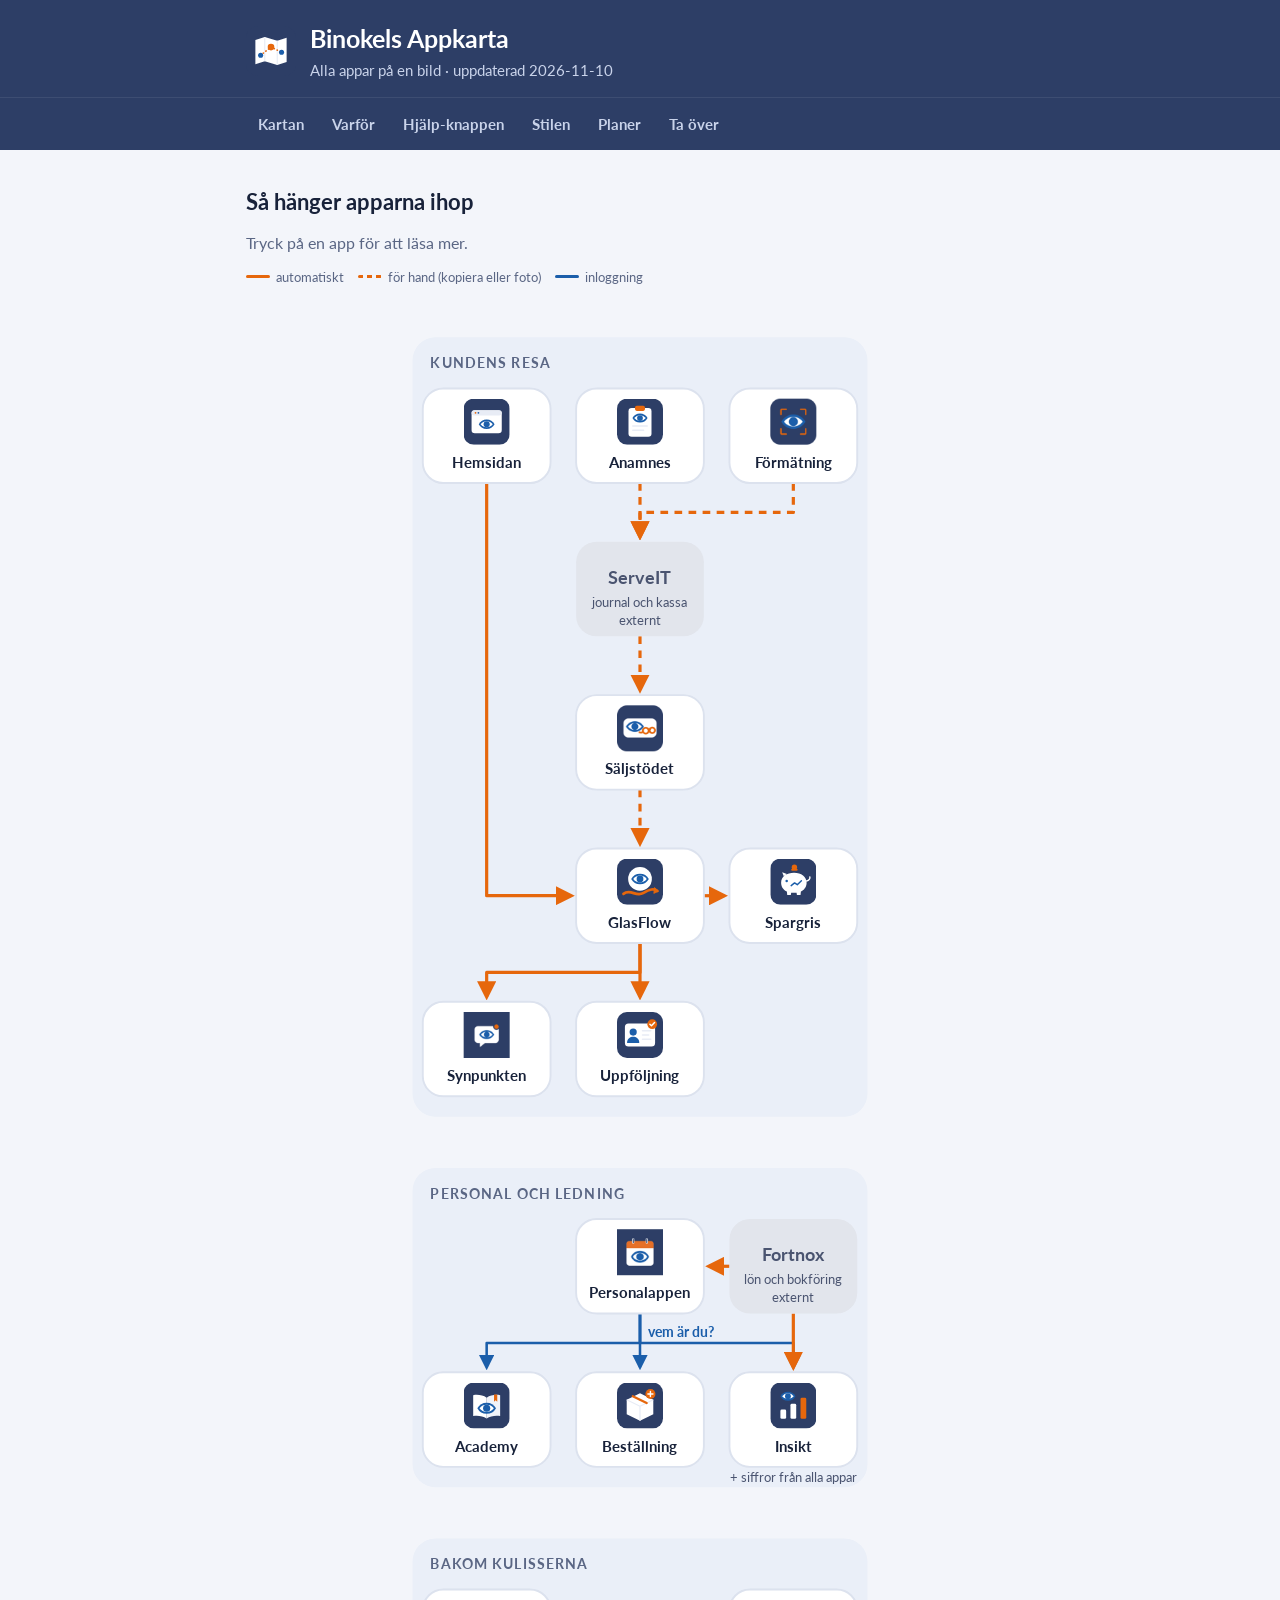
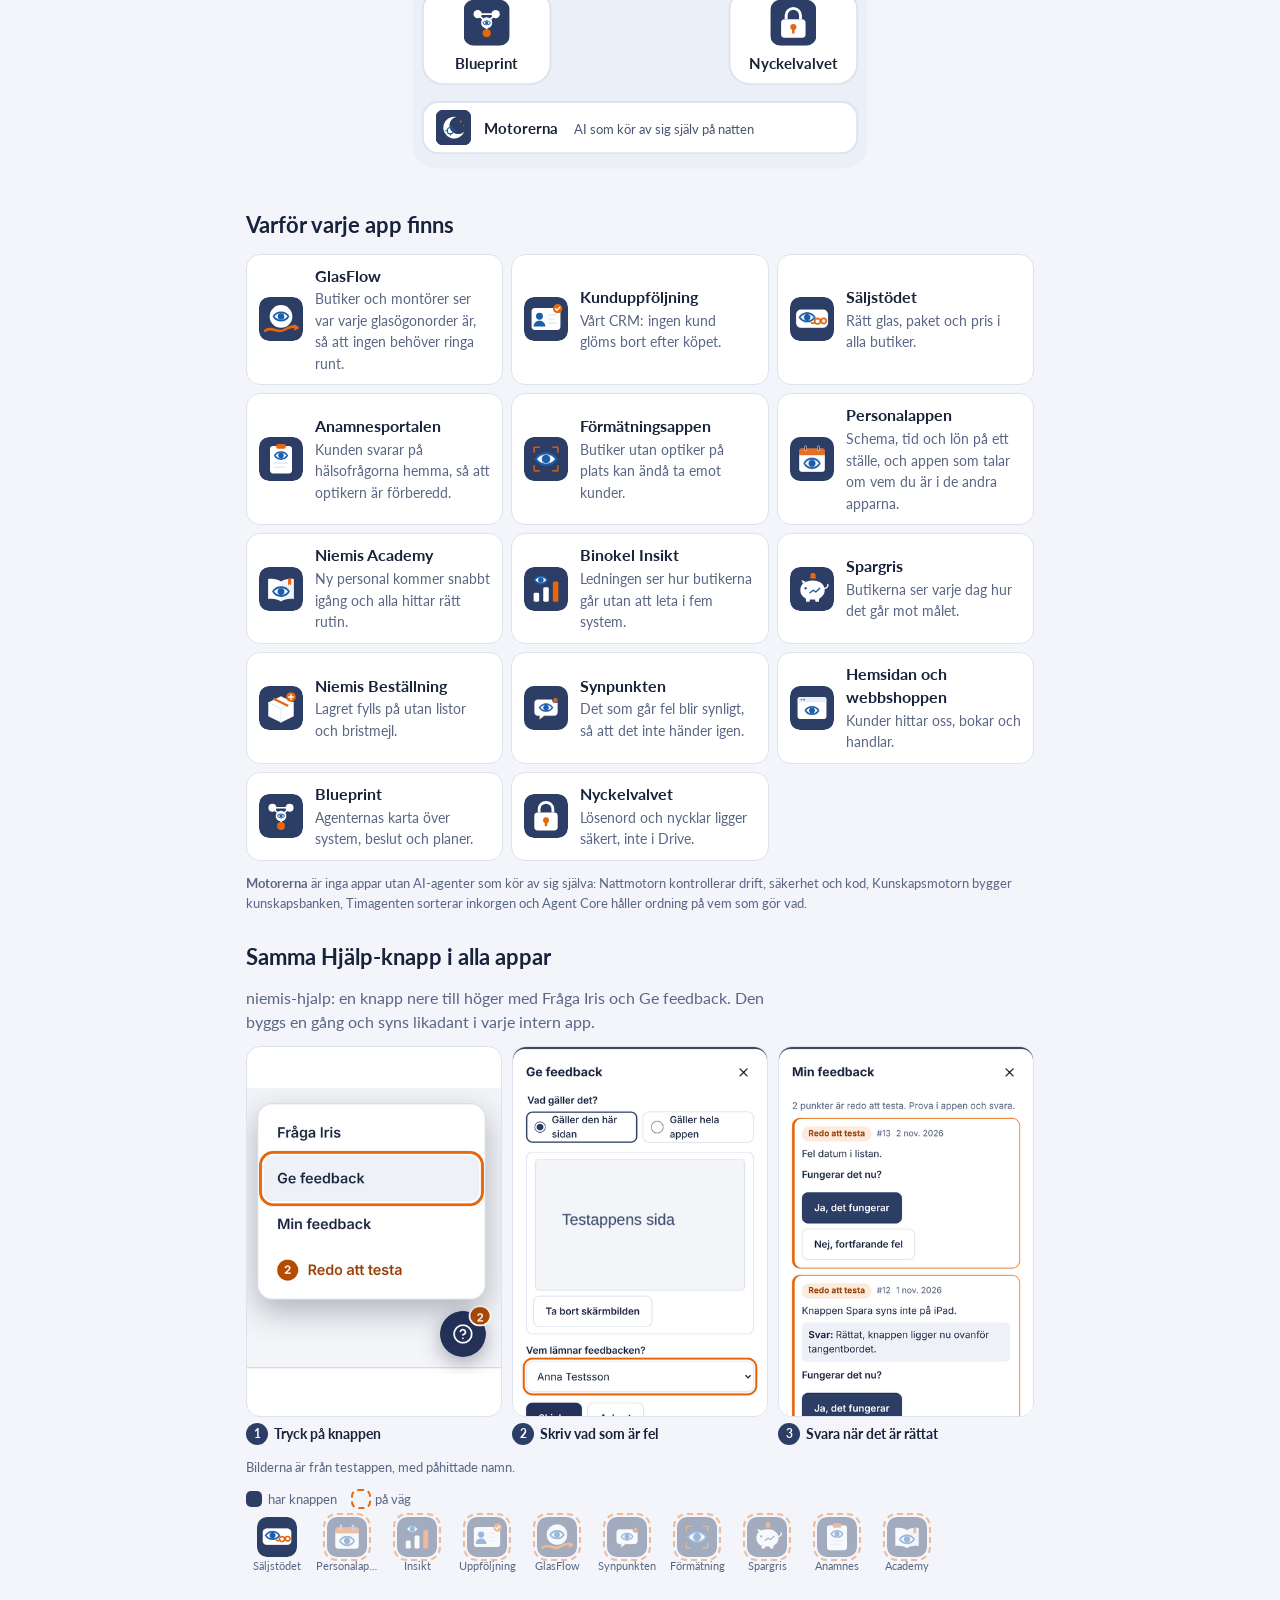
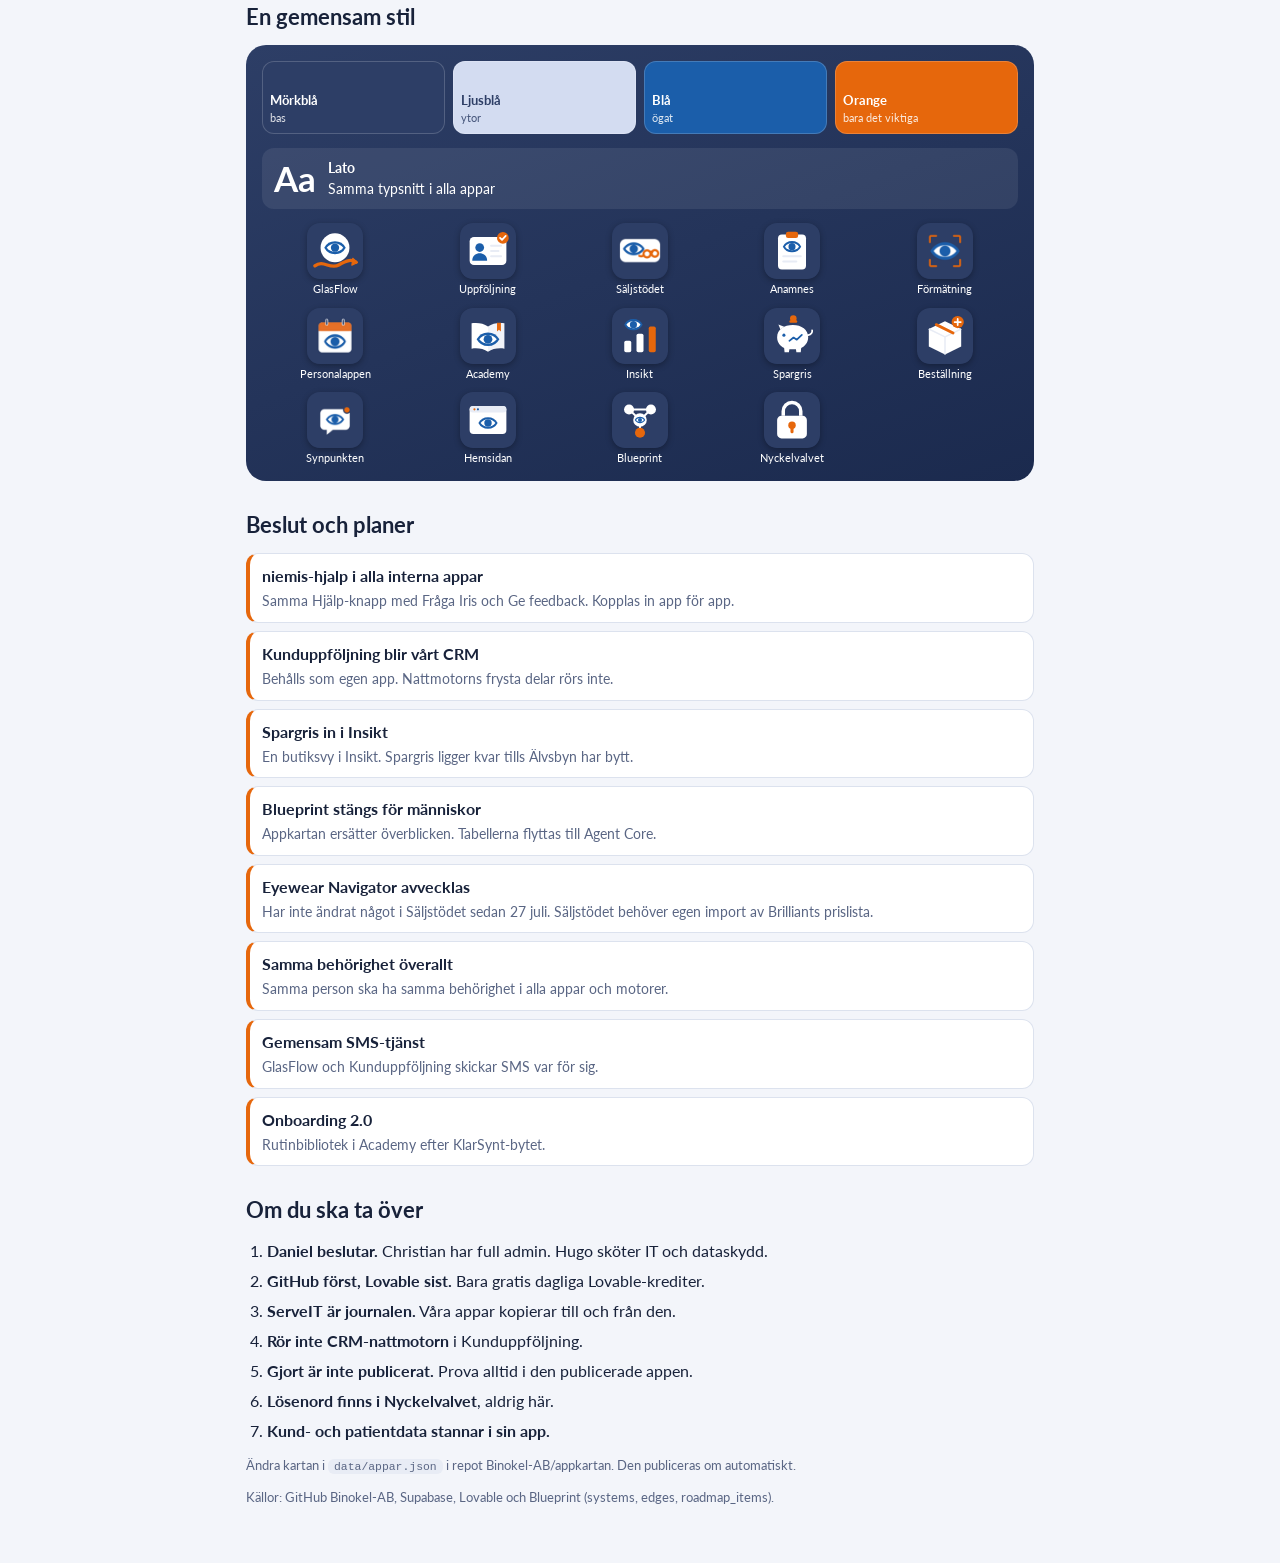
==== commit b485bdd7: "Beslut 10 november: Kunduppföljning blir CRM, Spargris in i Insikt, Blueprint stängs, Navigator avve" ====
--- a/index.html
+++ b/index.html
@@ -19,7 +19,7 @@
   <div><h1>Binokels Appkarta</h1><p id="updated">Alla appar på en bild</p></div>
 </div></header>
 <nav class="tabs" aria-label="Avsnitt"><div class="wrap">
-  <a href="#kartan">Kartan</a><a href="#varfor">Varför</a><a href="#hjalp">Hjälp-knappen</a><a href="#stilen">Stilen</a><a href="#ta-over">Ta över</a>
+  <a href="#kartan">Kartan</a><a href="#varfor">Varför</a><a href="#hjalp">Hjälp-knappen</a><a href="#stilen">Stilen</a><a href="#planer">Planer</a><a href="#ta-over">Ta över</a>
 </div></nav>
 
 <main><div class="wrap">
@@ -62,6 +62,11 @@
   </div>
 </section>
 
+<section id="planer" class="sec">
+  <h2>Beslut och planer</h2>
+  <div class="plans" id="plans"></div>
+</section>
+
 <section id="ta-over" class="sec">
   <h2>Om du ska ta över</h2>
   <ol class="rules">
--- a/style.css
+++ b/style.css
@@ -124,3 +124,8 @@
 .tech dl{display:grid;grid-template-columns:auto 1fr;gap:4px 12px;margin:8px 0 0;font-size:.88rem}
 .tech dt{color:var(--muted)} .tech dd{margin:0;min-width:0}
 @media (prefers-reduced-motion:no-preference){.panel{animation:up .2s ease-out}@keyframes up{from{transform:translateY(20px);opacity:.6}}}
+
+/* Planer */
+.plans{display:grid;gap:8px}
+.plan{display:grid;gap:2px;background:var(--surface);border:1px solid var(--line);border-left:4px solid var(--orange);border-radius:12px;padding:10px 12px}
+.plan span{color:var(--muted);font-size:.9rem}
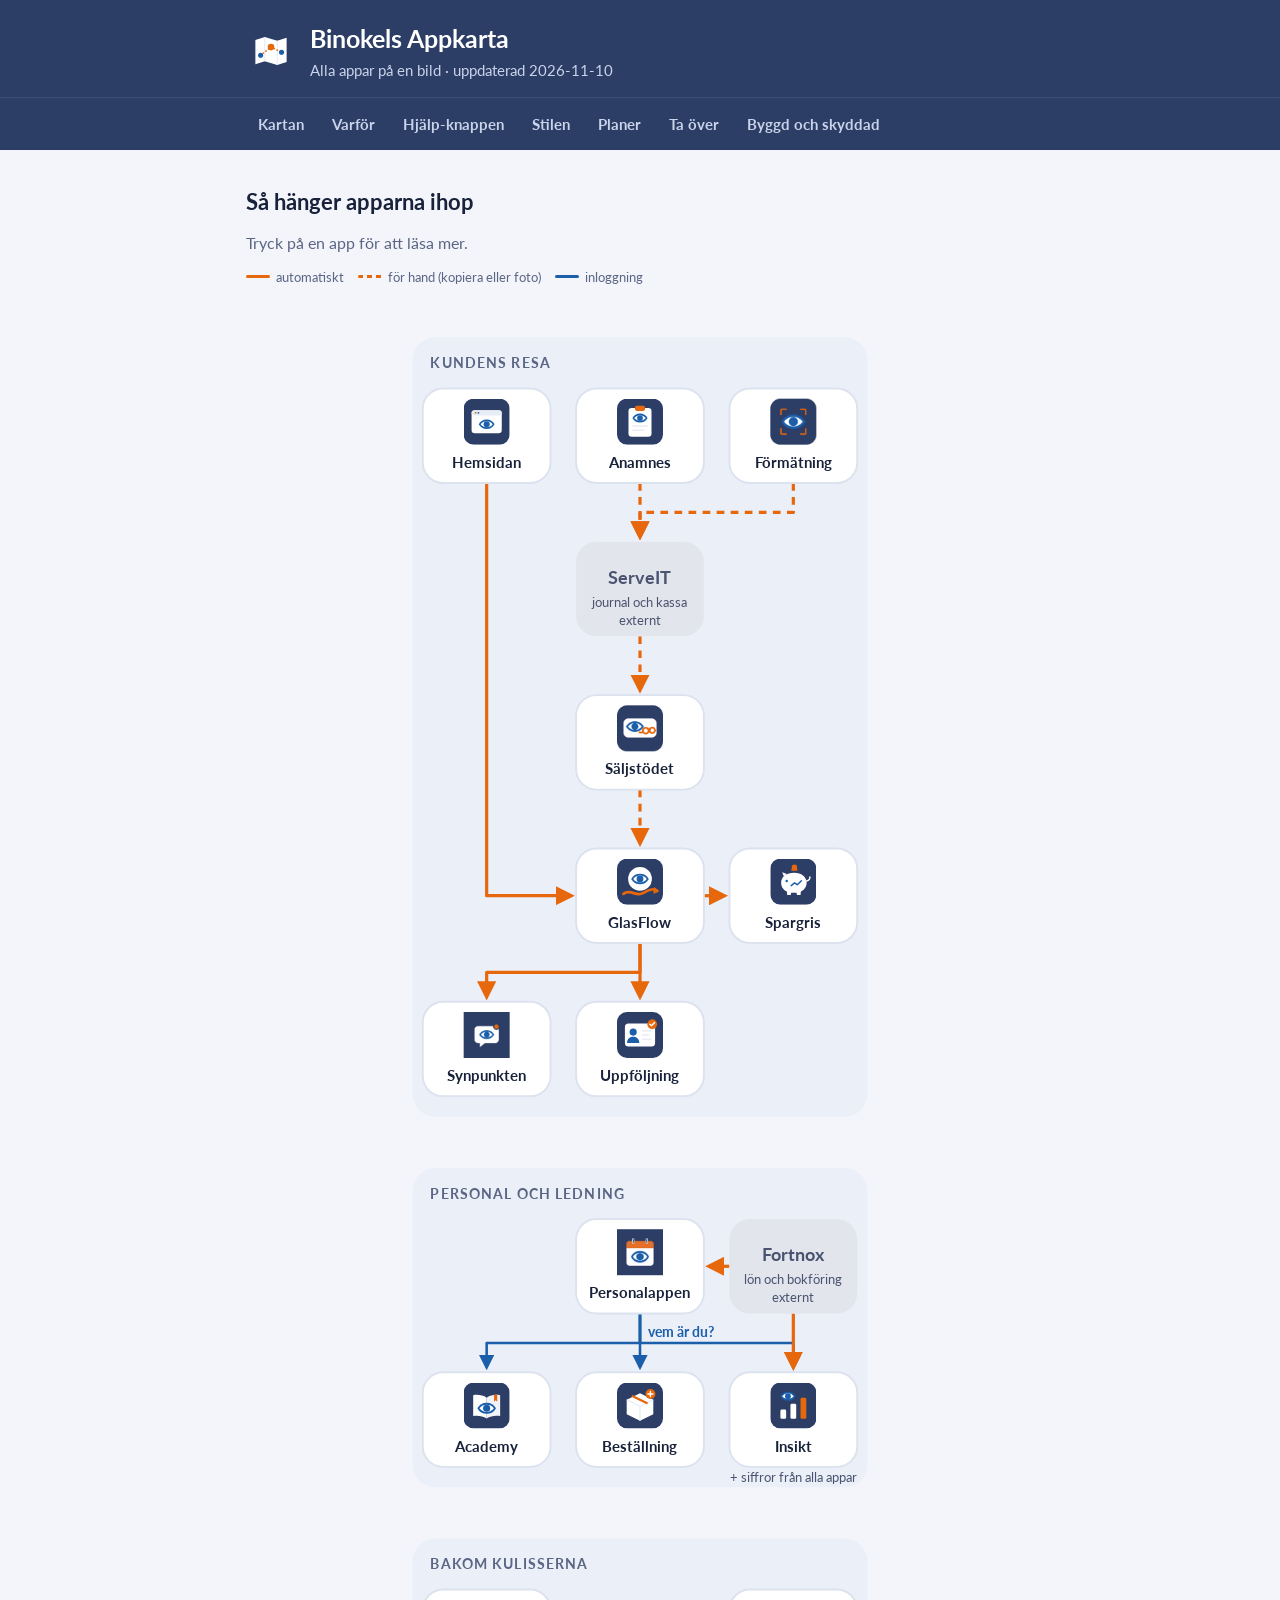
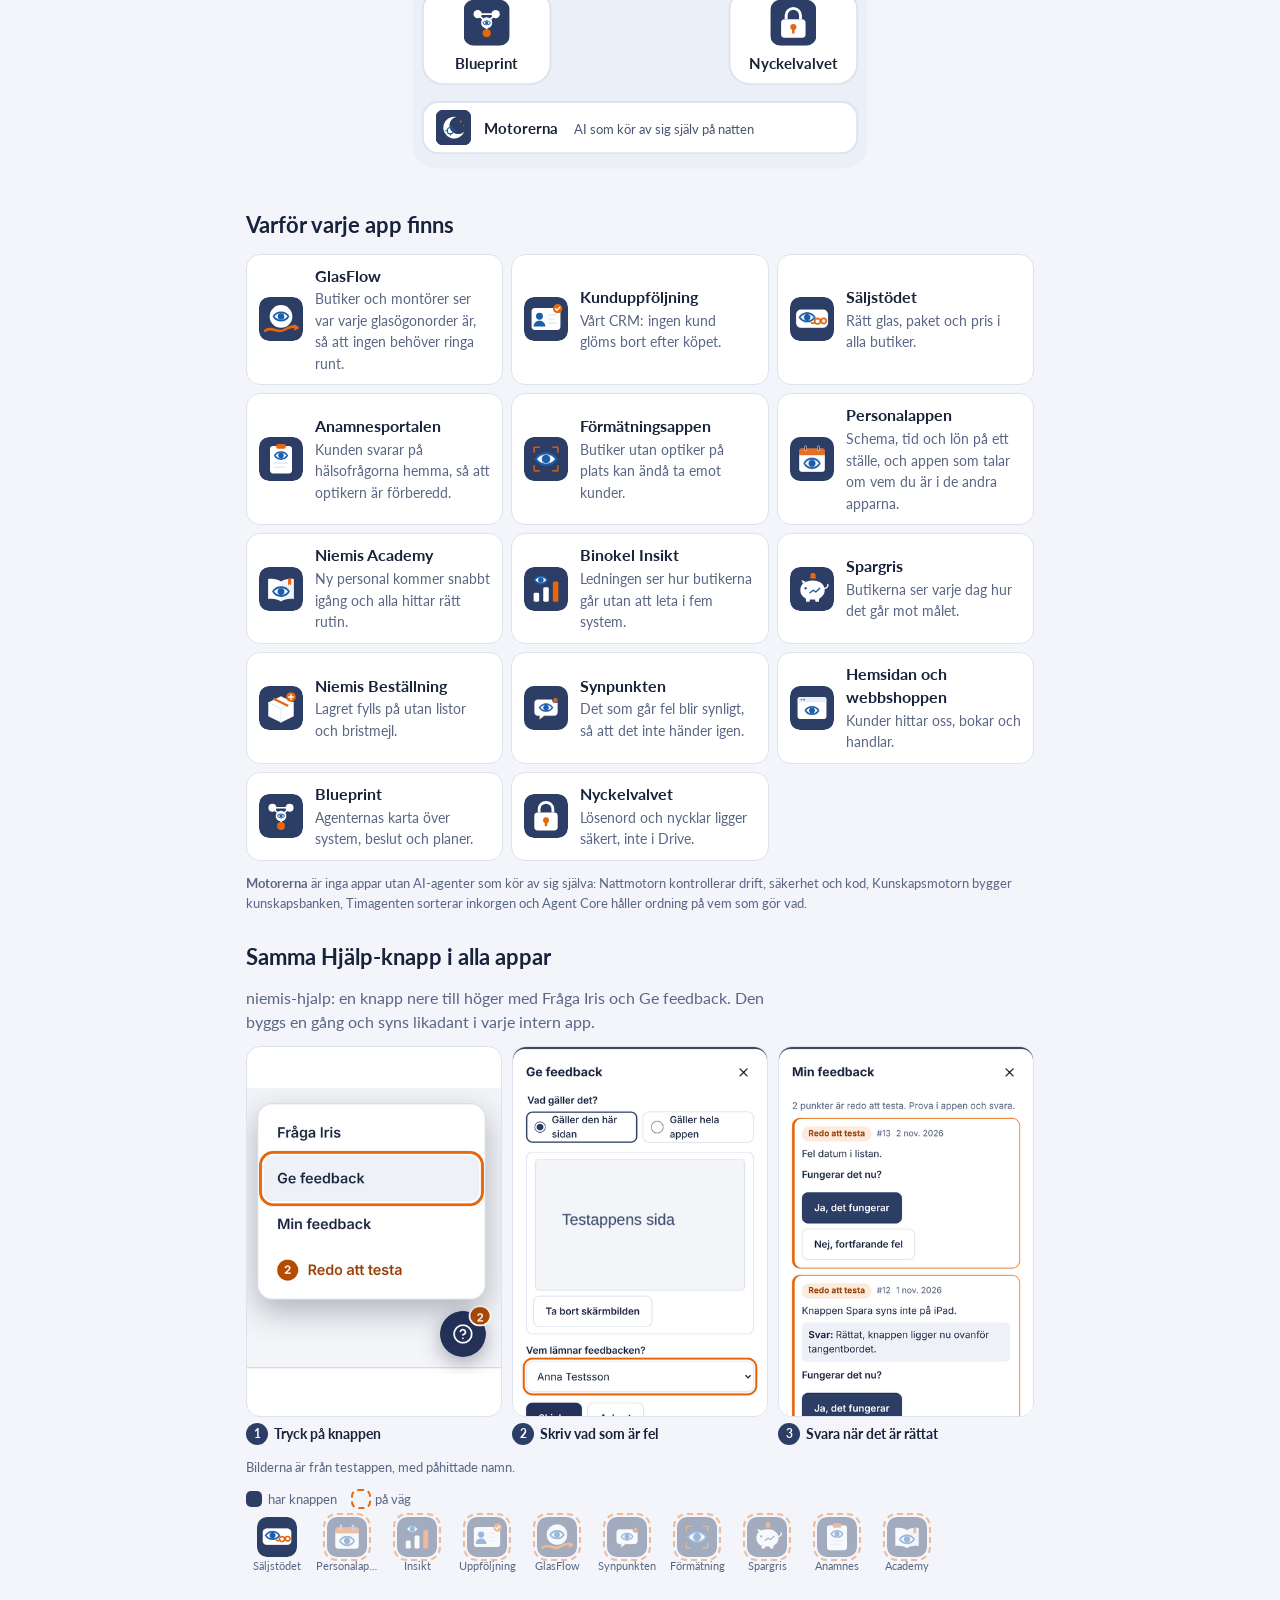
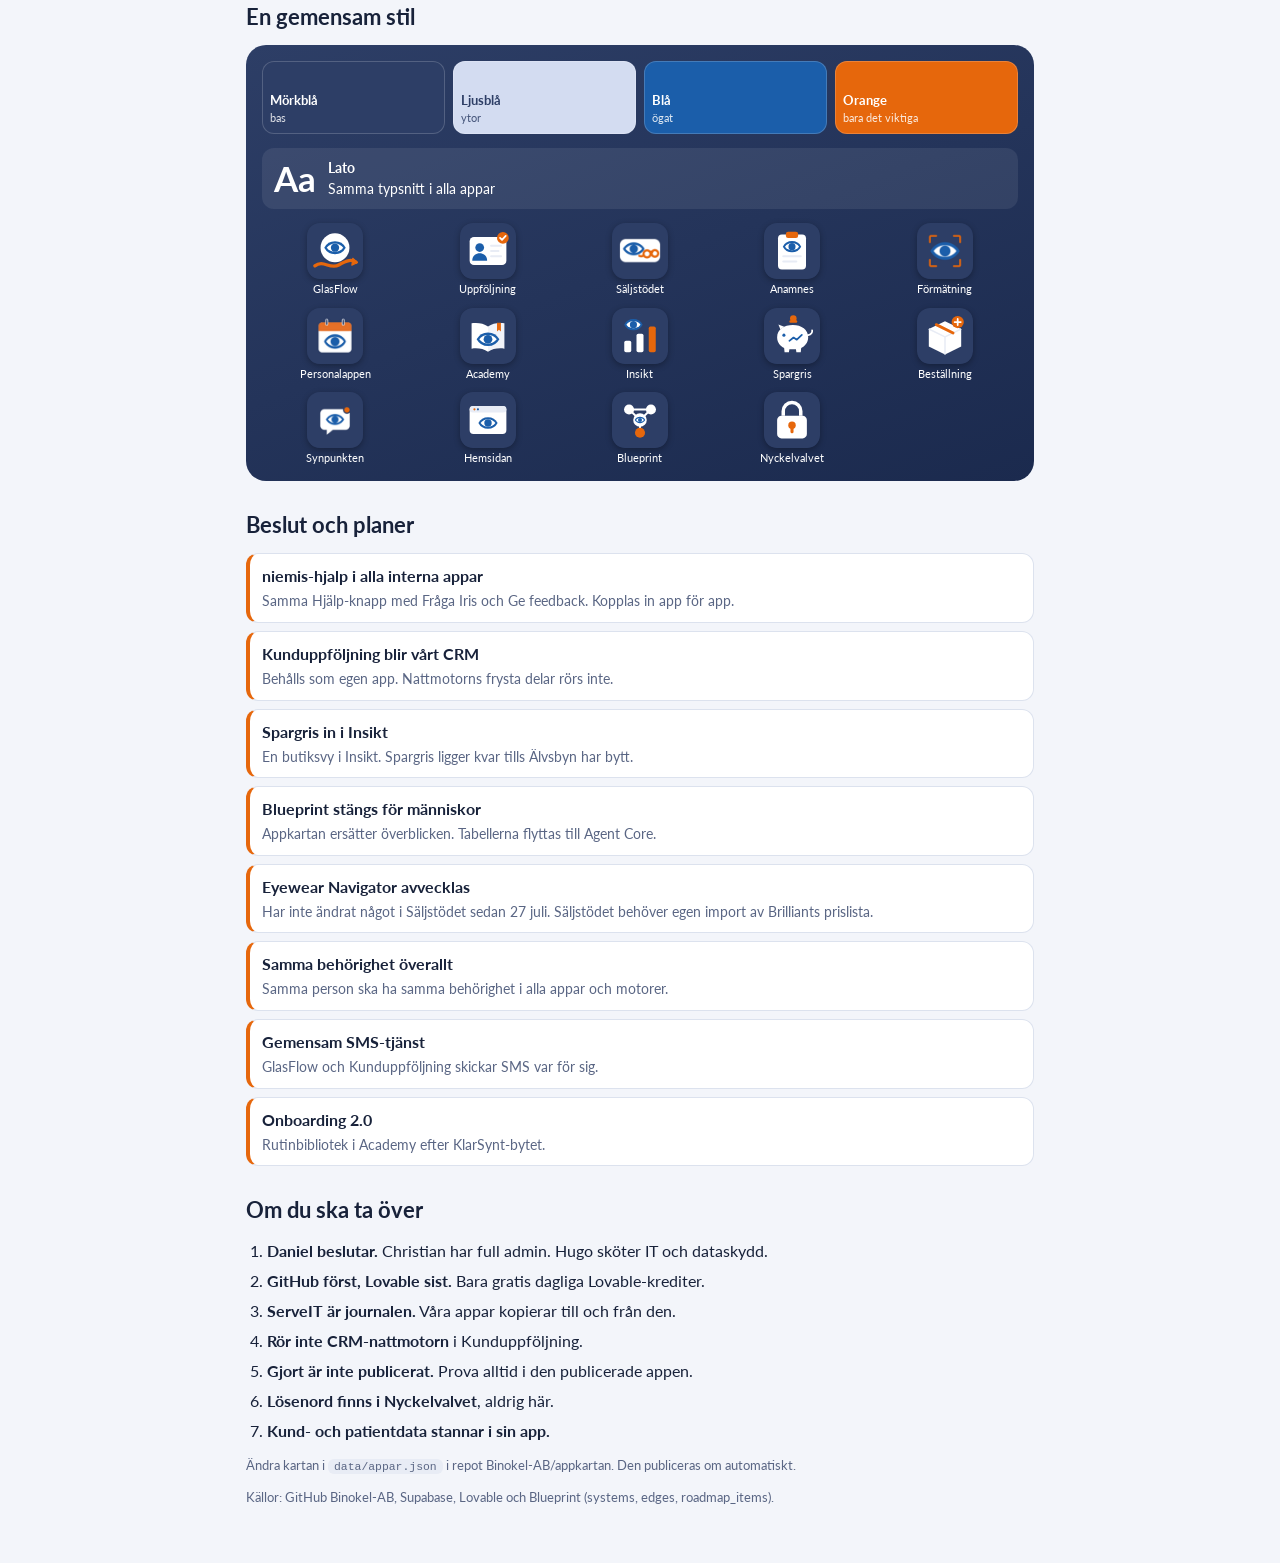
==== commit 802cec34: "Byggd och skyddad: översikt med en rad per app och en sida per app Ny sida sakerhet.html (översikt g" ====
--- a/index.html
+++ b/index.html
@@ -19,7 +19,7 @@
   <div><h1>Binokels Appkarta</h1><p id="updated">Alla appar på en bild</p></div>
 </div></header>
 <nav class="tabs" aria-label="Avsnitt"><div class="wrap">
-  <a href="#kartan">Kartan</a><a href="#varfor">Varför</a><a href="#hjalp">Hjälp-knappen</a><a href="#stilen">Stilen</a><a href="#planer">Planer</a><a href="#ta-over">Ta över</a>
+  <a href="#kartan">Kartan</a><a href="#varfor">Varför</a><a href="#hjalp">Hjälp-knappen</a><a href="#stilen">Stilen</a><a href="#planer">Planer</a><a href="#ta-over">Ta över</a><a href="sakerhet.html">Byggd och skyddad</a>
 </div></nav>
 
 <main><div class="wrap">
--- a/style.css
+++ b/style.css
@@ -129,3 +129,41 @@
 .plans{display:grid;gap:8px}
 .plan{display:grid;gap:2px;background:var(--surface);border:1px solid var(--line);border-left:4px solid var(--orange);border-radius:12px;padding:10px 12px}
 .plan span{color:var(--muted);font-size:.9rem}
+
+/* Byggd och skyddad (sakerhet.html) */
+:root{--ej:#7A8399}
+.tally{display:grid;grid-template-columns:repeat(3,1fr);gap:8px}
+.tal{background:var(--surface);border:1px solid var(--line);border-radius:16px;padding:12px;display:grid;gap:2px;border-top:5px solid var(--c)}
+.tal b{font-size:1.9rem;line-height:1;font-variant-numeric:tabular-nums}
+.tal span{color:var(--muted);font-size:.86rem}
+.t-ok,.d-ok,.g-ok,.p-ok,.h-ok{--c:var(--ok)} .t-warn,.d-warn,.g-warn,.p-warn,.h-warn{--c:var(--warn)} .t-bad,.d-bad,.g-bad,.p-bad,.h-bad{--c:var(--bad)} .g-ej,.p-ej{--c:var(--ej)}
+.dot{width:14px;height:14px;border-radius:50%;background:var(--c);flex:none;display:inline-block}
+.rows{display:grid;gap:8px}
+.row{display:flex;align-items:center;gap:12px;background:var(--surface);border:1px solid var(--line);border-radius:16px;padding:10px 12px;color:inherit;text-decoration:none;min-height:60px}
+.row:hover{border-color:var(--blue)}
+.row img{border-radius:9px;flex:none}
+.rn{display:grid;min-width:0;flex:1}
+.rn small{color:var(--muted);font-size:.82rem}
+.chev{color:var(--muted);font-size:1.5rem;line-height:1}
+.fkeys{display:grid;gap:8px}
+.fkey{display:flex;gap:10px;align-items:center}
+.hero{display:flex;gap:14px;align-items:center;background:var(--surface);border:1px solid var(--line);border-left:8px solid var(--c);border-radius:16px;padding:14px}
+.hero img{border-radius:13px;flex:none}
+.hero div{display:grid}
+.hero b{font-size:1.25rem}
+.hero span{color:var(--muted);font-size:.9rem}
+.note{margin:0;background:var(--soft);border-radius:12px;padding:10px 12px;font-size:.92rem}
+.chips{display:flex;flex-wrap:wrap;gap:6px}
+.chips span{background:var(--soft);border-radius:999px;padding:5px 11px;font-size:.86rem;font-weight:700}
+.facts{display:grid;gap:8px;grid-template-columns:repeat(auto-fit,minmax(230px,1fr))}
+.facts div{background:var(--surface);border:1px solid var(--line);border-radius:14px;padding:10px 12px;display:grid;gap:2px;min-width:0}
+.facts small{color:var(--muted);font-size:.78rem}
+.facts b{font-size:.95rem;overflow-wrap:anywhere}
+.pts{display:grid;gap:8px;grid-template-columns:repeat(auto-fit,minmax(250px,1fr))}
+.pt{background:var(--surface);border:1px solid var(--line);border-top:5px solid var(--c);border-radius:14px;padding:12px;display:grid;gap:6px;align-content:start}
+.pth{display:flex;justify-content:space-between;gap:8px;align-items:start}
+.pt h3{font-size:1rem}
+.pt p,.gp{margin:0;color:var(--muted);font-size:.9rem}
+.tag{font-size:.74rem;font-weight:700;color:#fff;background:var(--c);border-radius:999px;padding:2px 9px;white-space:nowrap}
+@media (prefers-color-scheme:dark){.tag{color:#0F1524}}
+.open{margin:0;padding-left:20px;display:grid;gap:6px}
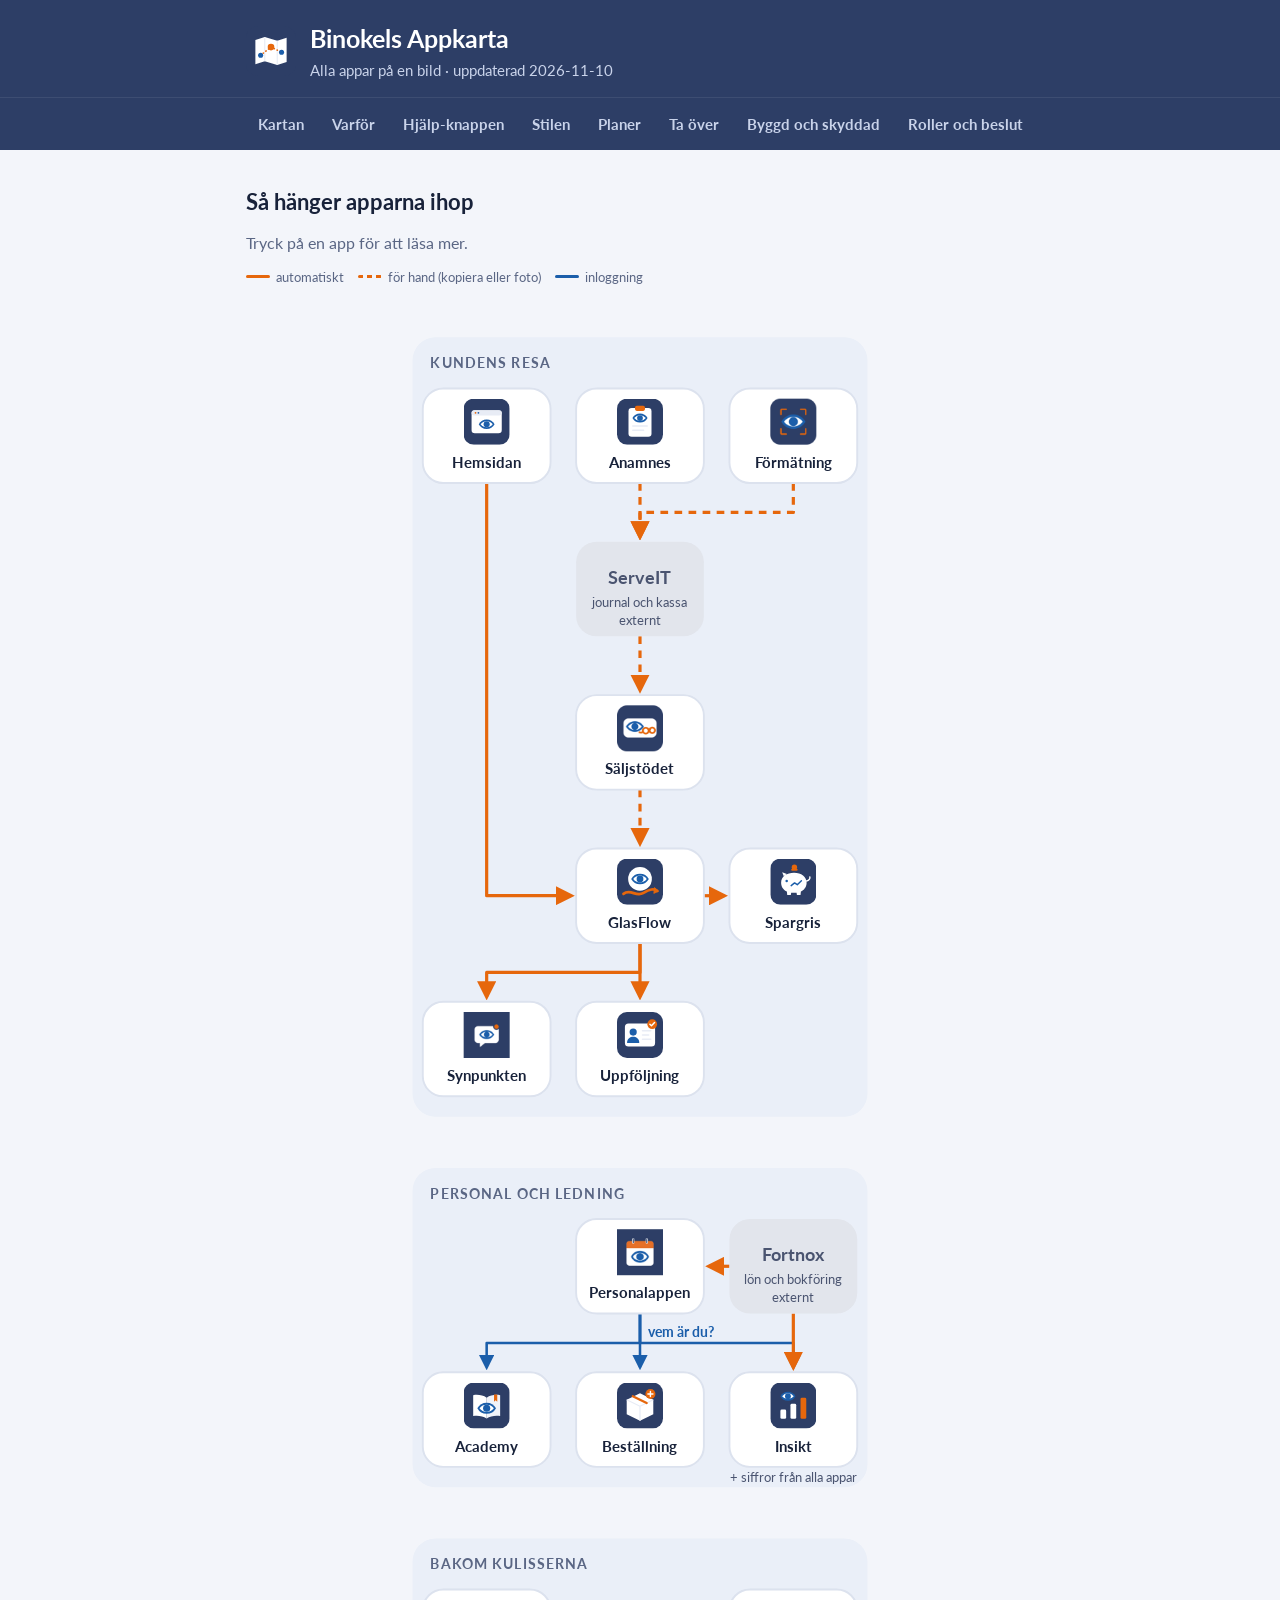
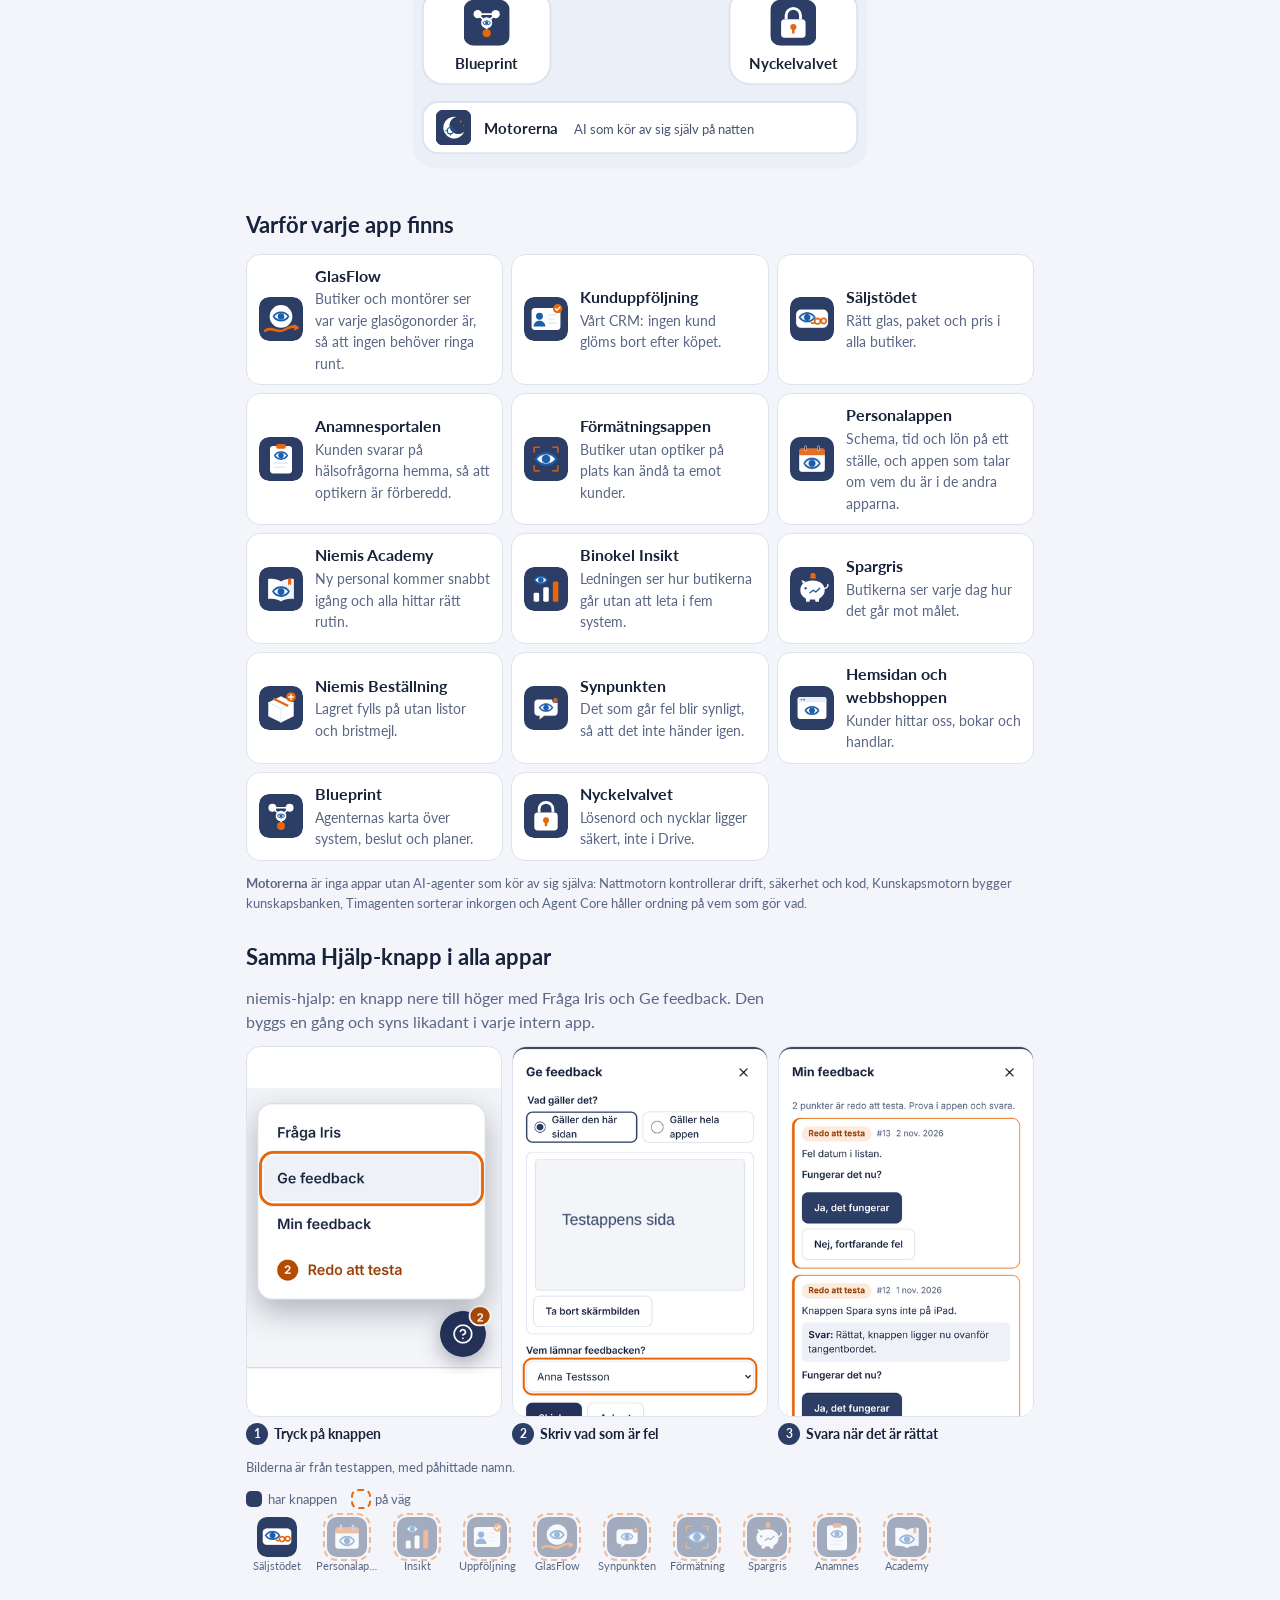
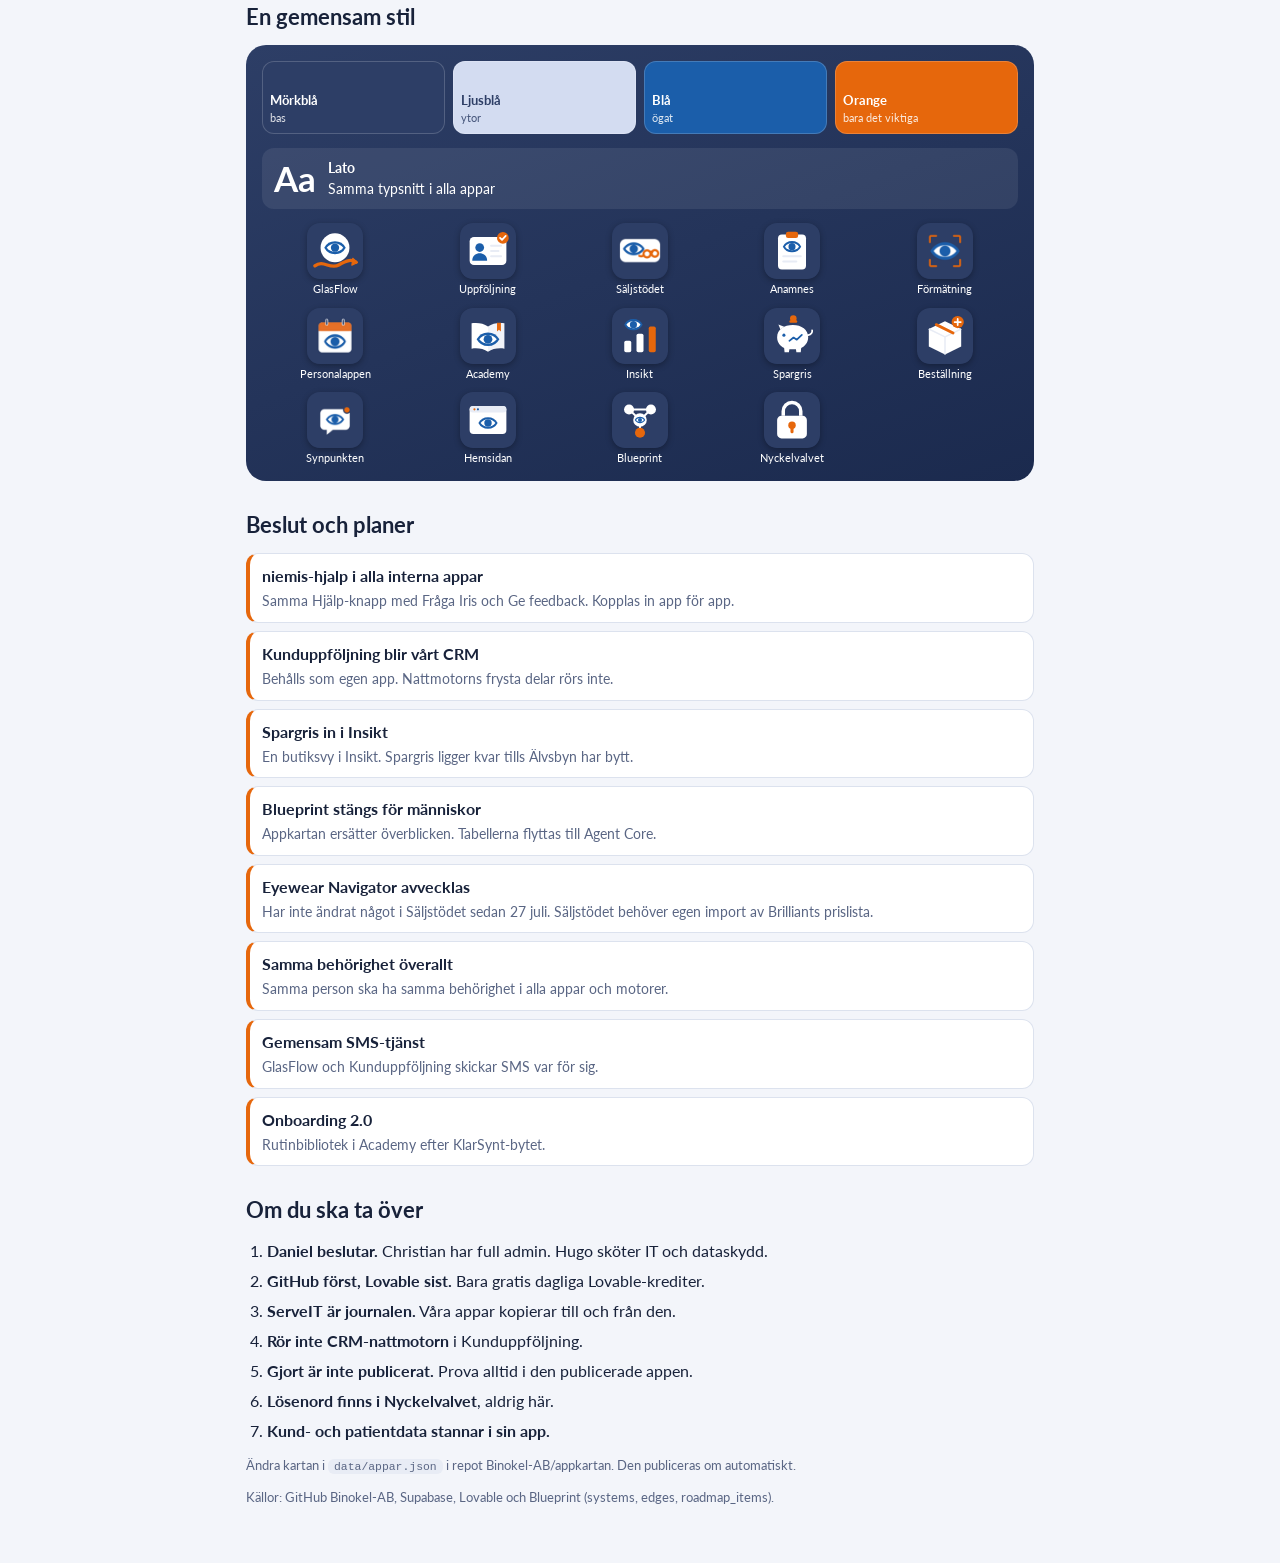
==== commit a35278b6: "Roller och beslut: vem som godkänner vad och hur en roll tas över Ny sida roller.html med data i dat" ====
--- a/index.html
+++ b/index.html
@@ -19,7 +19,7 @@
   <div><h1>Binokels Appkarta</h1><p id="updated">Alla appar på en bild</p></div>
 </div></header>
 <nav class="tabs" aria-label="Avsnitt"><div class="wrap">
-  <a href="#kartan">Kartan</a><a href="#varfor">Varför</a><a href="#hjalp">Hjälp-knappen</a><a href="#stilen">Stilen</a><a href="#planer">Planer</a><a href="#ta-over">Ta över</a><a href="sakerhet.html">Byggd och skyddad</a>
+  <a href="#kartan">Kartan</a><a href="#varfor">Varför</a><a href="#hjalp">Hjälp-knappen</a><a href="#stilen">Stilen</a><a href="#planer">Planer</a><a href="#ta-over">Ta över</a><a href="sakerhet.html">Byggd och skyddad</a><a href="roller.html">Roller och beslut</a>
 </div></nav>
 
 <main><div class="wrap">
--- a/style.css
+++ b/style.css
@@ -167,3 +167,17 @@
 .tag{font-size:.74rem;font-weight:700;color:#fff;background:var(--c);border-radius:999px;padding:2px 9px;white-space:nowrap}
 @media (prefers-color-scheme:dark){.tag{color:#0F1524}}
 .open{margin:0;padding-left:20px;display:grid;gap:6px}
+
+/* Roller och beslut (roller.html) */
+.roles{display:grid;gap:10px;grid-template-columns:repeat(auto-fit,minmax(260px,1fr))}
+.role{background:var(--surface);border:1px solid var(--line);border-top:6px solid var(--navy);border-radius:16px;padding:14px;display:grid;gap:8px;align-content:start}
+.role.r-agare{border-top-color:var(--orange)} .role.r-granskare{border-top-color:var(--blue)} .role.r-agenter{border-top-color:var(--ej)}
+.role header{display:flex;justify-content:space-between;align-items:center;gap:8px;flex-wrap:wrap}
+.role h2{font-size:1.15rem}
+.role .who{background:var(--soft);border-radius:999px;padding:3px 11px;font-weight:700;font-size:.86rem}
+.role p{margin:0;color:var(--muted);font-size:.92rem}
+.role ul{margin:0;padding-left:18px;display:grid;gap:4px;font-size:.92rem}
+.flow{margin:0;padding:0;list-style:none;counter-reset:f;display:grid;gap:8px}
+.flow li{counter-increment:f;background:var(--surface);border:1px solid var(--line);border-radius:14px;padding:10px 12px 10px 50px;position:relative;display:grid;gap:2px}
+.flow li::before{content:counter(f);position:absolute;left:12px;top:10px;width:28px;height:28px;border-radius:50%;background:var(--navy);color:#fff;font-weight:700;display:grid;place-items:center;font-variant-numeric:tabular-nums}
+.flow span{color:var(--muted);font-size:.9rem}
